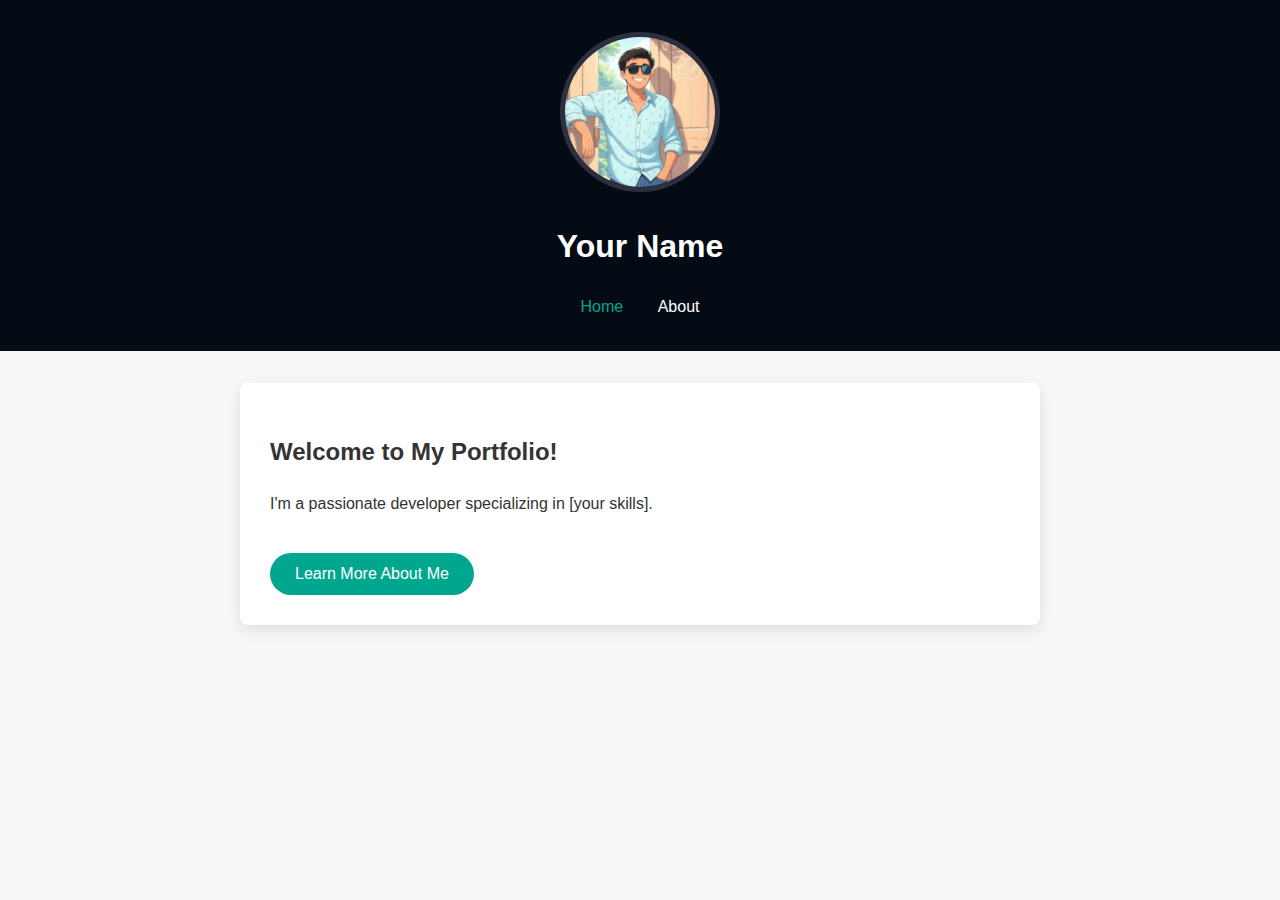
==== index.html @ 534c322a "two page website" ====
<!DOCTYPE html>
<html lang="en">
  <head>
    <meta charset="UTF-8" />
    <meta name="viewport" content="width=device-width, initial-scale=1.0" />
    <title>Your Name - Home</title>
    <link rel="stylesheet" href="style.css" />
  </head>
  <body>
    <header>
      <img src="images/my.jpg" alt="Your Name" class="profile-img" />
      <h1>Your Name</h1>
      <nav>
        <a href="index.html" class="active">Home</a>
        <a href="about.html">About</a>
      </nav>
    </header>
    <main>
      <section class="intro">
        <h2>Welcome to My Portfolio!</h2>
        <p>I'm a passionate developer specializing in [your skills].</p>
        <button onclick="window.location.href='about.html'" class="cta-button">
          Learn More About Me
        </button>
      </section>
    </main>
  </body>
</html>
---- style.css ----
/* Global Styles */
body {
    font-family: 'Poppins', sans-serif;
    margin: 0;
    padding: 0;
    background-color: #f7f7f7;
    color: #333;
    line-height: 1.6;
}

header {
    background-color: #040b14;
    color: white;
    text-align: center;
    padding: 2rem 0;
}

.profile-img {
    width: 150px;
    height: 150px;
    border-radius: 50%;
    border: 5px solid #2c2f3f;
    object-fit: cover;
}

nav {
    margin-top: 1rem;
}

nav a {
    color: white;
    text-decoration: none;
    margin: 0 15px;
    font-weight: 500;
    transition: color 0.3s;
}

nav a:hover, nav a.active {
    color: #00a78e;
}

main {
    max-width: 800px;
    margin: 2rem auto;
    padding: 0 20px;
}

/* Button Styles */
.cta-button {
    background-color: #00a78e;
    color: white;
    border: none;
    padding: 12px 25px;
    font-size: 16px;
    border-radius: 50px;
    cursor: pointer;
    transition: all 0.3s;
    margin-top: 20px;
    display: inline-block;
}

.cta-button:hover {
    background-color: #008c7a;
    transform: translateY(-3px);
    box-shadow: 0 5px 15px rgba(0, 0, 0, 0.1);
}

/* Section Styles */
.intro, .about-section {
    background: white;
    padding: 30px;
    border-radius: 8px;
    box-shadow: 0 5px 15px rgba(0, 0, 0, 0.1);
}

.about-section p {
    margin: 10px 0;
    font-size: 16px;
}

.about-section strong {
    color: #00a78e;
    font-weight: 600;
}
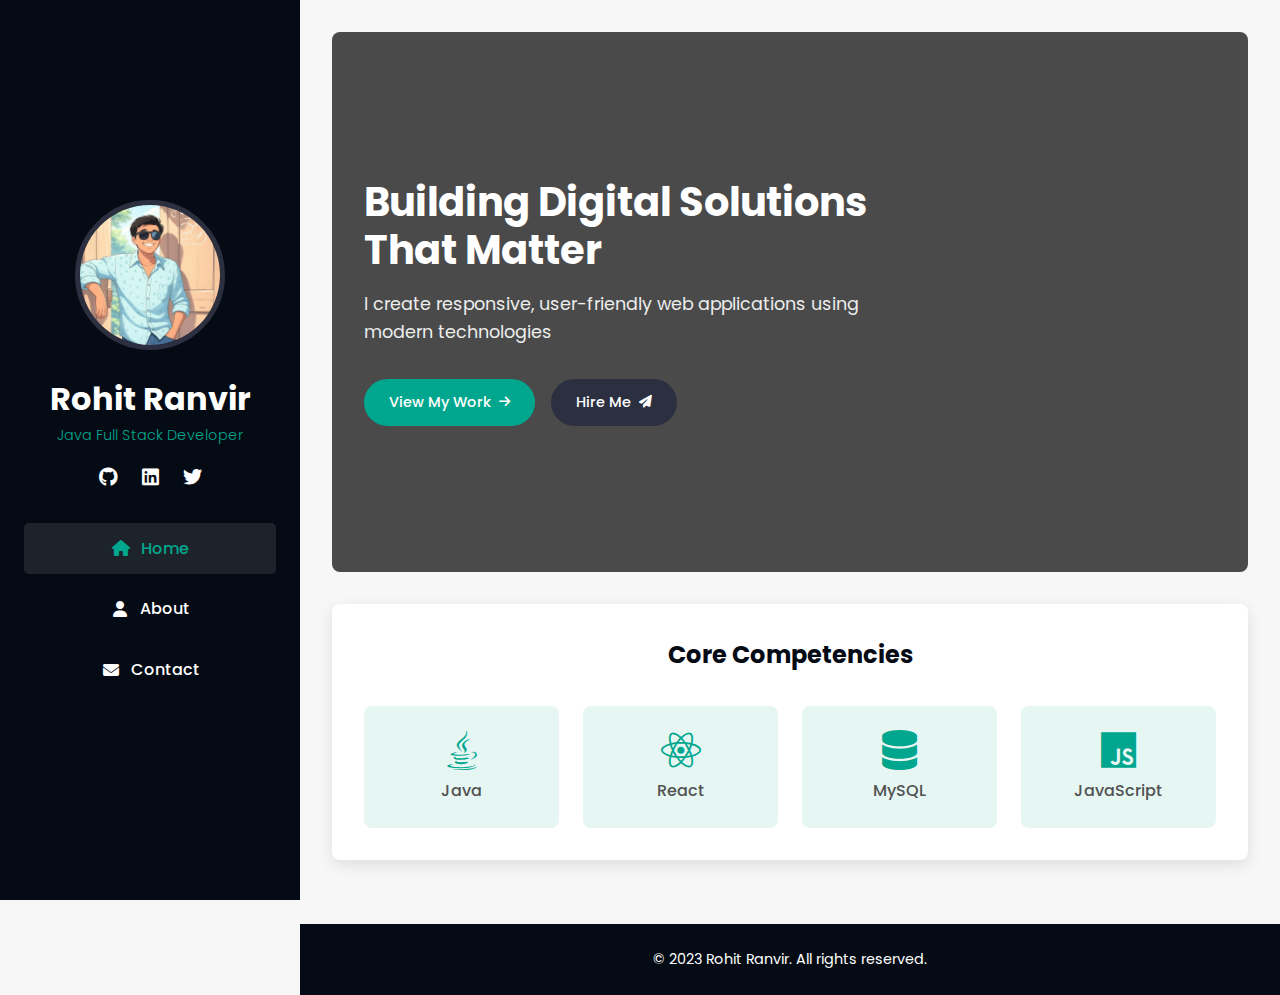
==== commit 997e1656: "contact and thank you page addes" ====
--- a/index.html
+++ b/index.html
@@ -3,26 +3,78 @@
   <head>
     <meta charset="UTF-8" />
     <meta name="viewport" content="width=device-width, initial-scale=1.0" />
-    <title>Your Name - Home</title>
+    <title>Rohit Ranvir | Java Full Stack Developer</title>
     <link rel="stylesheet" href="style.css" />
+    <link
+      rel="stylesheet"
+      href="https://cdnjs.cloudflare.com/ajax/libs/font-awesome/6.4.0/css/all.min.css"
+    />
   </head>
   <body>
     <header>
-      <img src="images/my.jpg" alt="Your Name" class="profile-img" />
-      <h1>Your Name</h1>
-      <nav>
-        <a href="index.html" class="active">Home</a>
-        <a href="about.html">About</a>
-      </nav>
+      <div class="header-content">
+        <img src="images/my.jpg" alt="Rohit Ranvir" class="profile-img" />
+        <h1>Rohit Ranvir</h1>
+        <p class="tagline">Java Full Stack Developer</p>
+        <div class="social-links">
+          <a href="#"><i class="fab fa-github"></i></a>
+          <a href="#"><i class="fab fa-linkedin"></i></a>
+          <a href="#"><i class="fab fa-twitter"></i></a>
+        </div>
+        <nav>
+          <a href="index.html" class="active"
+            ><i class="fas fa-home"></i> Home</a
+          >
+          <a href="about.html"><i class="fas fa-user"></i> About</a>
+          <a href="contact.html"><i class="fas fa-envelope"></i> Contact</a>
+        </nav>
+      </div>
     </header>
+
     <main>
-      <section class="intro">
-        <h2>Welcome to My Portfolio!</h2>
-        <p>I'm a passionate developer specializing in [your skills].</p>
-        <button onclick="window.location.href='about.html'" class="cta-button">
-          Learn More About Me
-        </button>
+      <section class="hero">
+        <div class="hero-content">
+          <h2>Building Digital Solutions That Matter</h2>
+          <p>
+            I create responsive, user-friendly web applications using modern
+            technologies
+          </p>
+          <div class="cta-buttons">
+            <a href="about.html" class="cta-button"
+              >View My Work <i class="fas fa-arrow-right"></i
+            ></a>
+            <a href="contact.html" class="cta-button secondary"
+              >Hire Me <i class="fas fa-paper-plane"></i
+            ></a>
+          </div>
+        </div>
+      </section>
+
+      <section class="skills">
+        <h3>Core Competencies</h3>
+        <div class="skills-grid">
+          <div class="skill-item">
+            <i class="fab fa-java"></i>
+            <p>Java</p>
+          </div>
+          <div class="skill-item">
+            <i class="fab fa-react"></i>
+            <p>React</p>
+          </div>
+          <div class="skill-item">
+            <i class="fas fa-database"></i>
+            <p>MySQL</p>
+          </div>
+          <div class="skill-item">
+            <i class="fab fa-js"></i>
+            <p>JavaScript</p>
+          </div>
+        </div>
       </section>
     </main>
+
+    <footer>
+      <p>© 2023 Rohit Ranvir. All rights reserved.</p>
+    </footer>
   </body>
 </html>
--- a/style.css
+++ b/style.css
@@ -1,84 +1,569 @@
-/* Global Styles */
+/* Google Fonts */
+@import url('https://fonts.googleapis.com/css2?family=Poppins:wght@300;400;500;600;700&display=swap');
+
+/* Color Variables */
+:root {
+    --primary: #00a78e;
+    --primary-dark: #008c7a;
+    --secondary: #2c2f3f;
+    --dark: #040b14;
+    --light: #f7f7f7;
+    --gray: #525252;
+    --light-gray: #e0e0e0;
+    --card-bg: #ffffff;
+    --shadow: 0 5px 15px rgba(0, 0, 0, 0.1);
+    --transition: all 0.3s ease;
+}
+
+/* Base Styles */
+* {
+    margin: 0;
+    padding: 0;
+    box-sizing: border-box;
+}
+
 body {
     font-family: 'Poppins', sans-serif;
-    margin: 0;
-    padding: 0;
-    background-color: #f7f7f7;
-    color: #333;
+    background-color: var(--light);
+    color: var(--gray);
     line-height: 1.6;
 }
 
+/* Header Styles */
 header {
-    background-color: #040b14;
-    color: white;
+    background-color: var(--dark);
+    color: white;
+    padding: 2rem 0;
     text-align: center;
-    padding: 2rem 0;
+    position: fixed;
+    width: 300px;
+    height: 100vh;
+    display: flex;
+    flex-direction: column;
+    justify-content: center;
+}
+
+.header-content {
+    padding: 0 1.5rem;
 }
 
 .profile-img {
     width: 150px;
     height: 150px;
     border-radius: 50%;
-    border: 5px solid #2c2f3f;
+    border: 5px solid var(--secondary);
     object-fit: cover;
+    margin: 0 auto 1rem;
+}
+
+.tagline {
+    color: var(--primary);
+    font-weight: 300;
+    margin-bottom: 1rem;
+    font-size: 0.9rem;
+}
+
+.social-links {
+    margin: 1rem 0;
+}
+
+.social-links a {
+    color: white;
+    margin: 0 10px;
+    font-size: 1.2rem;
+    transition: var(--transition);
+}
+
+.social-links a:hover {
+    color: var(--primary);
 }
 
 nav {
-    margin-top: 1rem;
+    display: flex;
+    flex-direction: column;
+    margin-top: 1.5rem;
 }
 
 nav a {
     color: white;
     text-decoration: none;
-    margin: 0 15px;
+    padding: 0.8rem 0;
+    margin: 0.3rem 0;
     font-weight: 500;
-    transition: color 0.3s;
+    transition: var(--transition);
+    display: flex;
+    align-items: center;
+    justify-content: center;
+    border-radius: 5px;
+}
+
+nav a i {
+    margin-right: 10px;
+    width: 20px;
+    text-align: center;
 }
 
 nav a:hover, nav a.active {
-    color: #00a78e;
-}
-
+    color: var(--primary);
+    background-color: rgba(255, 255, 255, 0.1);
+}
+
+/* Main Content */
 main {
-    max-width: 800px;
-    margin: 2rem auto;
-    padding: 0 20px;
+    margin-left: 300px;
+    padding: 2rem;
+    min-height: calc(100vh - 70px);
+}
+
+/* Hero Section */
+.hero {
+    background: linear-gradient(rgba(0, 0, 0, 0.7), rgba(0, 0, 0, 0.7)), 
+                url('../images/bg.jpg') center/cover no-repeat;
+    height: 60vh;
+    display: flex;
+    align-items: center;
+    color: white;
+    border-radius: 8px;
+    margin-bottom: 2rem;
+    position: relative;
+}
+
+.hero-content {
+    padding: 2rem;
+    max-width: 600px;
+    position: relative;
+    z-index: 2;
+}
+
+.hero h2 {
+    font-size: 2.5rem;
+    margin-bottom: 1rem;
+    line-height: 1.2;
+}
+
+.hero p {
+    font-size: 1.1rem;
+    margin-bottom: 2rem;
+    opacity: 0.9;
+}
+
+.cta-buttons {
+    display: flex;
+    gap: 1rem;
+    flex-wrap: wrap;
+}
+
+/* Skills Section */
+.skills {
+    background-color: var(--card-bg);
+    padding: 2rem;
+    border-radius: 8px;
+    box-shadow: var(--shadow);
+    margin-bottom: 2rem;
+}
+
+.skills h3 {
+    text-align: center;
+    margin-bottom: 2rem;
+    color: var(--dark);
+    font-size: 1.5rem;
+}
+
+.skills-grid {
+    display: grid;
+    grid-template-columns: repeat(auto-fit, minmax(100px, 1fr));
+    gap: 1.5rem;
+}
+
+.skill-item {
+    text-align: center;
+    padding: 1.5rem;
+    transition: var(--transition);
+    background-color: rgba(0, 167, 142, 0.1);
+    border-radius: 8px;
+}
+
+.skill-item:hover {
+    transform: translateY(-5px);
+    background-color: rgba(0, 167, 142, 0.2);
+}
+
+.skill-item i {
+    font-size: 2.5rem;
+    color: var(--primary);
+    margin-bottom: 0.5rem;
+}
+
+.skill-item p {
+    font-weight: 500;
+}
+
+/* About Page Styles */
+.about-details {
+    background-color: var(--card-bg);
+    padding: 2rem;
+    border-radius: 8px;
+    box-shadow: var(--shadow);
+}
+
+.bio {
+    margin-bottom: 2rem;
+}
+
+.bio h2 {
+    color: var(--dark);
+    margin-bottom: 1rem;
+    font-size: 1.8rem;
+}
+
+.bio p {
+    line-height: 1.7;
+}
+
+.details-grid {
+    display: grid;
+    grid-template-columns: 1fr 1fr;
+    gap: 2rem;
+    margin-bottom: 2rem;
+}
+
+.details-grid h3 {
+    color: var(--dark);
+    margin-bottom: 1rem;
+    display: flex;
+    align-items: center;
+    font-size: 1.3rem;
+}
+
+.details-grid h3 i {
+    margin-right: 10px;
+    color: var(--primary);
+}
+
+.details-grid ul {
+    list-style: none;
+}
+
+.details-grid li {
+    margin-bottom: 0.8rem;
+    position: relative;
+    padding-left: 1.5rem;
+    line-height: 1.6;
+}
+
+.details-grid li:before {
+    content: "•";
+    color: var(--primary);
+    position: absolute;
+    left: 0;
+    font-weight: bold;
+}
+
+.certifications {
+    margin-bottom: 2rem;
+}
+
+.certifications h3 {
+    color: var(--dark);
+    margin-bottom: 1.5rem;
+    display: flex;
+    align-items: center;
+    font-size: 1.3rem;
+}
+
+.certifications h3 i {
+    margin-right: 10px;
+    color: var(--primary);
+}
+
+.certs-grid {
+    display: grid;
+    grid-template-columns: repeat(auto-fit, minmax(250px, 1fr));
+    gap: 1.5rem;
+}
+
+.cert-item {
+    background-color: rgba(0, 167, 142, 0.1);
+    padding: 1.5rem;
+    border-radius: 8px;
+    border-left: 4px solid var(--primary);
+    transition: var(--transition);
+}
+
+.cert-item:hover {
+    transform: translateY(-3px);
+    box-shadow: var(--shadow);
+}
+
+.cert-item h4 {
+    color: var(--dark);
+    margin-bottom: 0.5rem;
+    font-size: 1.1rem;
+}
+
+.cert-item p {
+    margin-bottom: 0.5rem;
+    font-size: 0.9rem;
+    color: var(--gray);
+}
+
+.view-cert {
+    display: inline-block;
+    color: var(--primary);
+    text-decoration: none;
+    font-size: 0.8rem;
+    margin-top: 0.5rem;
+    transition: var(--transition);
+}
+
+.view-cert:hover {
+    text-decoration: underline;
+}
+
+.action-buttons {
+    display: flex;
+    gap: 1rem;
+    margin-top: 2rem;
+    flex-wrap: wrap;
+}
+
+/* Contact Page Styles */
+.contact-section {
+    background-color: var(--card-bg);
+    padding: 2rem;
+    border-radius: 8px;
+    box-shadow: var(--shadow);
+}
+
+.contact-section h2 {
+    color: var(--dark);
+    margin-bottom: 1rem;
+    font-size: 1.8rem;
+}
+
+.contact-section p {
+    margin-bottom: 2rem;
+    line-height: 1.7;
+}
+
+.contact-container {
+    display: grid;
+    grid-template-columns: 1fr 2fr;
+    gap: 2rem;
+}
+
+.contact-info {
+    display: flex;
+    flex-direction: column;
+    gap: 1.5rem;
+}
+
+.info-item {
+    display: flex;
+    gap: 1rem;
+    align-items: flex-start;
+}
+
+.info-item i {
+    font-size: 1.2rem;
+    color: var(--primary);
+    margin-top: 3px;
+}
+
+.info-item h3 {
+    color: var(--dark);
+    margin-bottom: 0.3rem;
+    font-size: 1.1rem;
+}
+
+.info-item p {
+    color: var(--gray);
+    font-size: 0.9rem;
+}
+
+.contact-form {
+    display: flex;
+    flex-direction: column;
+    gap: 1rem;
+}
+
+.contact-form input,
+.contact-form textarea {
+    padding: 0.8rem 1rem;
+    border: 1px solid var(--light-gray);
+    border-radius: 5px;
+    font-family: 'Poppins', sans-serif;
+    font-size: 0.9rem;
+    transition: var(--transition);
+}
+
+.contact-form input:focus,
+.contact-form textarea:focus {
+    outline: none;
+    border-color: var(--primary);
+    box-shadow: 0 0 0 2px rgba(0, 167, 142, 0.2);
+}
+
+.contact-form textarea {
+    resize: vertical;
+    min-height: 150px;
 }
 
 /* Button Styles */
 .cta-button {
-    background-color: #00a78e;
-    color: white;
+    display: inline-flex;
+    align-items: center;
+    background-color: var(--primary);
+    color: white;
+    padding: 12px 25px;
+    border-radius: 50px;
+    text-decoration: none;
+    font-weight: 500;
+    transition: var(--transition);
     border: none;
-    padding: 12px 25px;
-    font-size: 16px;
-    border-radius: 50px;
     cursor: pointer;
-    transition: all 0.3s;
-    margin-top: 20px;
-    display: inline-block;
+    font-size: 0.9rem;
+}
+
+.cta-button i {
+    margin-left: 8px;
+    font-size: 0.8rem;
 }
 
 .cta-button:hover {
-    background-color: #008c7a;
+    background-color: var(--primary-dark);
     transform: translateY(-3px);
-    box-shadow: 0 5px 15px rgba(0, 0, 0, 0.1);
-}
-
-/* Section Styles */
-.intro, .about-section {
-    background: white;
-    padding: 30px;
-    border-radius: 8px;
-    box-shadow: 0 5px 15px rgba(0, 0, 0, 0.1);
-}
-
-.about-section p {
-    margin: 10px 0;
-    font-size: 16px;
-}
-
-.about-section strong {
-    color: #00a78e;
-    font-weight: 600;
+    box-shadow: 0 5px 15px rgba(0, 0, 0, 0.2);
+}
+
+.cta-button.secondary {
+    background-color: var(--secondary);
+}
+
+.cta-button.secondary:hover {
+    background-color: #232634;
+}
+
+/* Footer */
+footer {
+    background-color: var(--dark);
+    color: white;
+    text-align: center;
+    padding: 1.5rem;
+    margin-left: 300px;
+    font-size: 0.9rem;
+}
+
+.footer-social {
+    margin-bottom: 1rem;
+}
+
+.footer-social a {
+    color: white;
+    margin: 0 10px;
+    font-size: 1.1rem;
+    transition: var(--transition);
+}
+
+.footer-social a:hover {
+    color: var(--primary);
+}
+
+/* Responsive Design */
+@media (max-width: 992px) {
+    header {
+        width: 100%;
+        height: auto;
+        position: relative;
+        padding: 1.5rem;
+    }
+    
+    main {
+        margin-left: 0;
+    }
+    
+    footer {
+        margin-left: 0;
+    }
+    
+    .details-grid,
+    .contact-container {
+        grid-template-columns: 1fr;
+    }
+    
+    .contact-info {
+        margin-bottom: 2rem;
+    }
+}
+
+@media (max-width: 768px) {
+    .hero {
+        height: auto;
+        padding: 4rem 0;
+    }
+    
+    .hero h2 {
+        font-size: 2rem;
+    }
+    
+    .hero-content {
+        padding: 1.5rem;
+    }
+    
+    .cta-buttons {
+        flex-direction: column;
+    }
+    
+    .cta-button {
+        width: 100%;
+        text-align: center;
+        justify-content: center;
+    }
+}
+
+@media (max-width: 480px) {
+    .skills-grid {
+        grid-template-columns: repeat(2, 1fr);
+    }
+    
+    nav a {
+        padding: 0.6rem 0;
+        font-size: 0.9rem;
+    }
+    
+    .profile-img {
+        width: 120px;
+        height: 120px;
+    }
+}
+/* Thank You Page Styles */
+.thank-you-section {
+    display: flex;
+    justify-content: center;
+    align-items: center;
+    min-height: 70vh;
+    text-align: center;
+    padding: 2rem;
+}
+
+.thank-you-content {
+    max-width: 600px;
+    margin: 0 auto;
+}
+
+.thank-you-icon {
+    font-size: 5rem;
+    color: #4CAF50;
+    margin-bottom: 1.5rem;
+}
+
+.thank-you-section h2 {
+    font-size: 2.5rem;
+    margin-bottom: 1rem;
+}
+
+.thank-you-section p {
+    font-size: 1.2rem;
+    margin-bottom: 2rem;
+    color: #666;
 }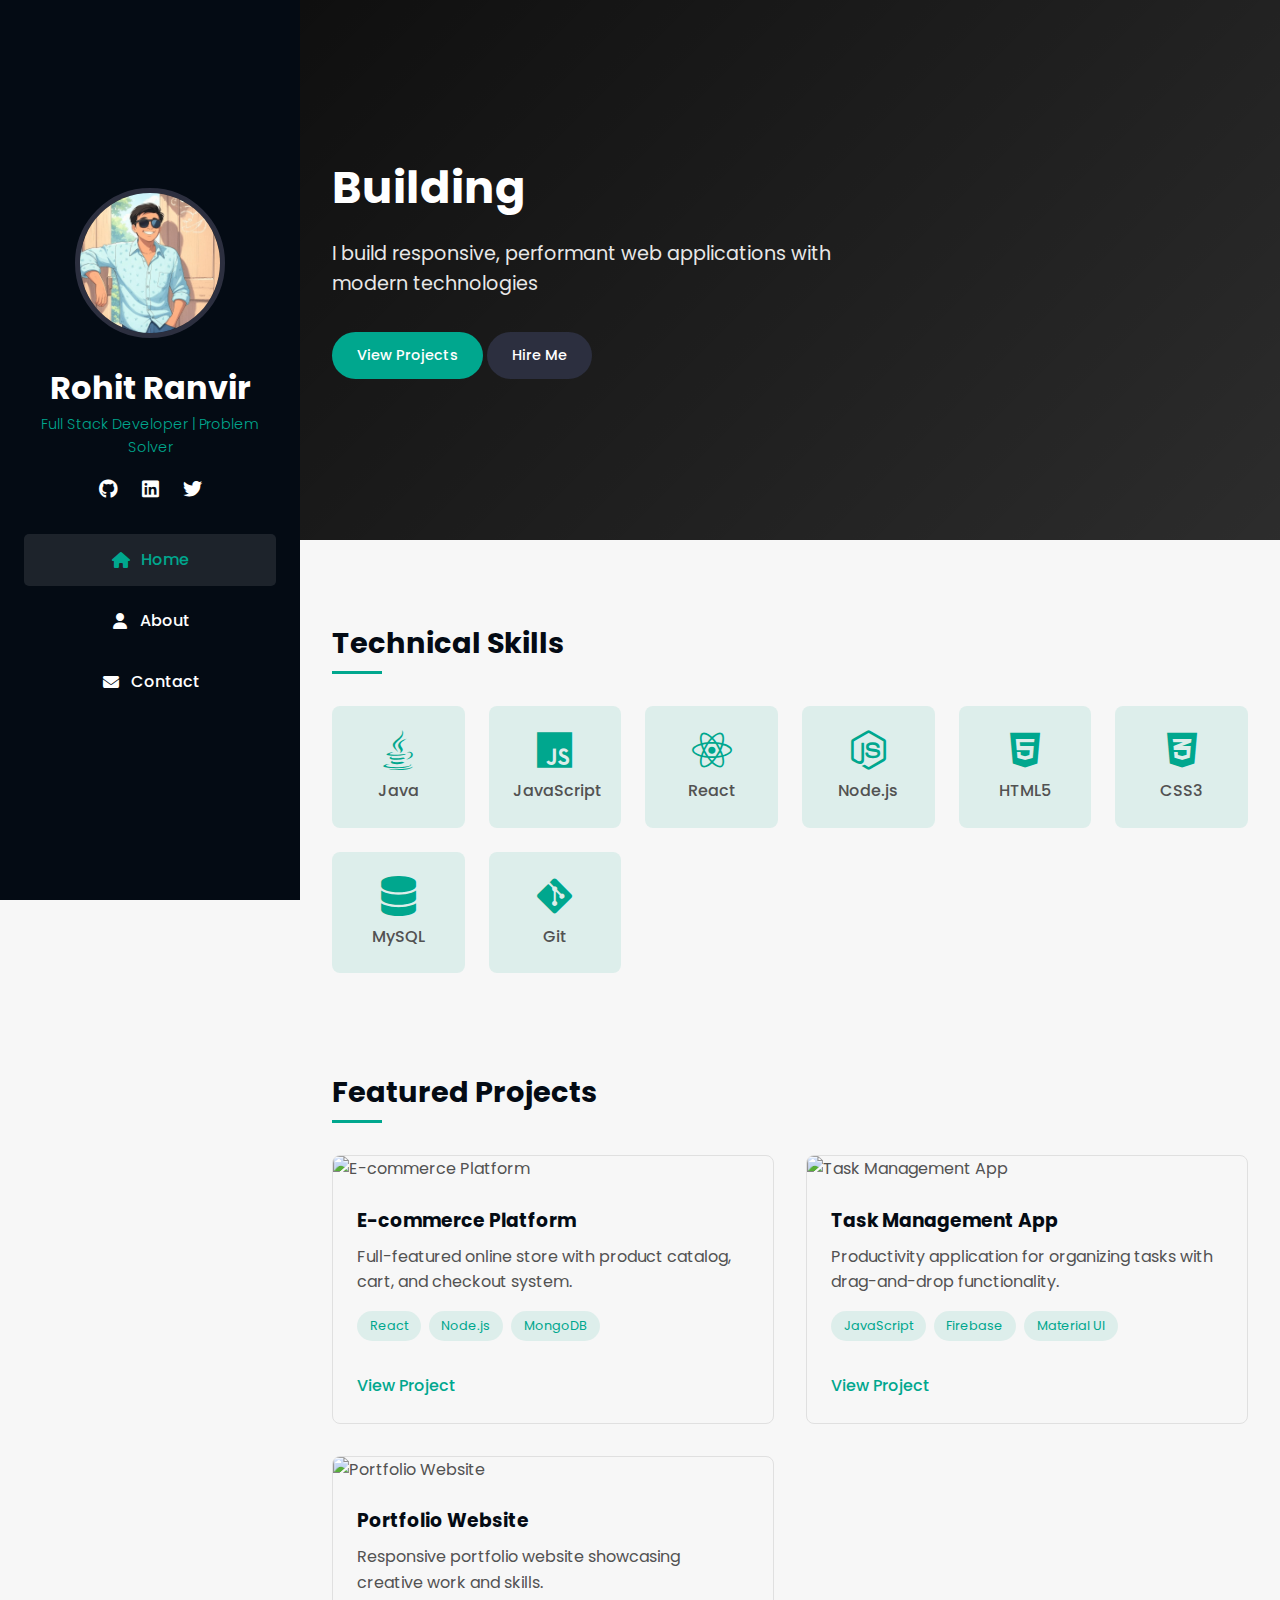
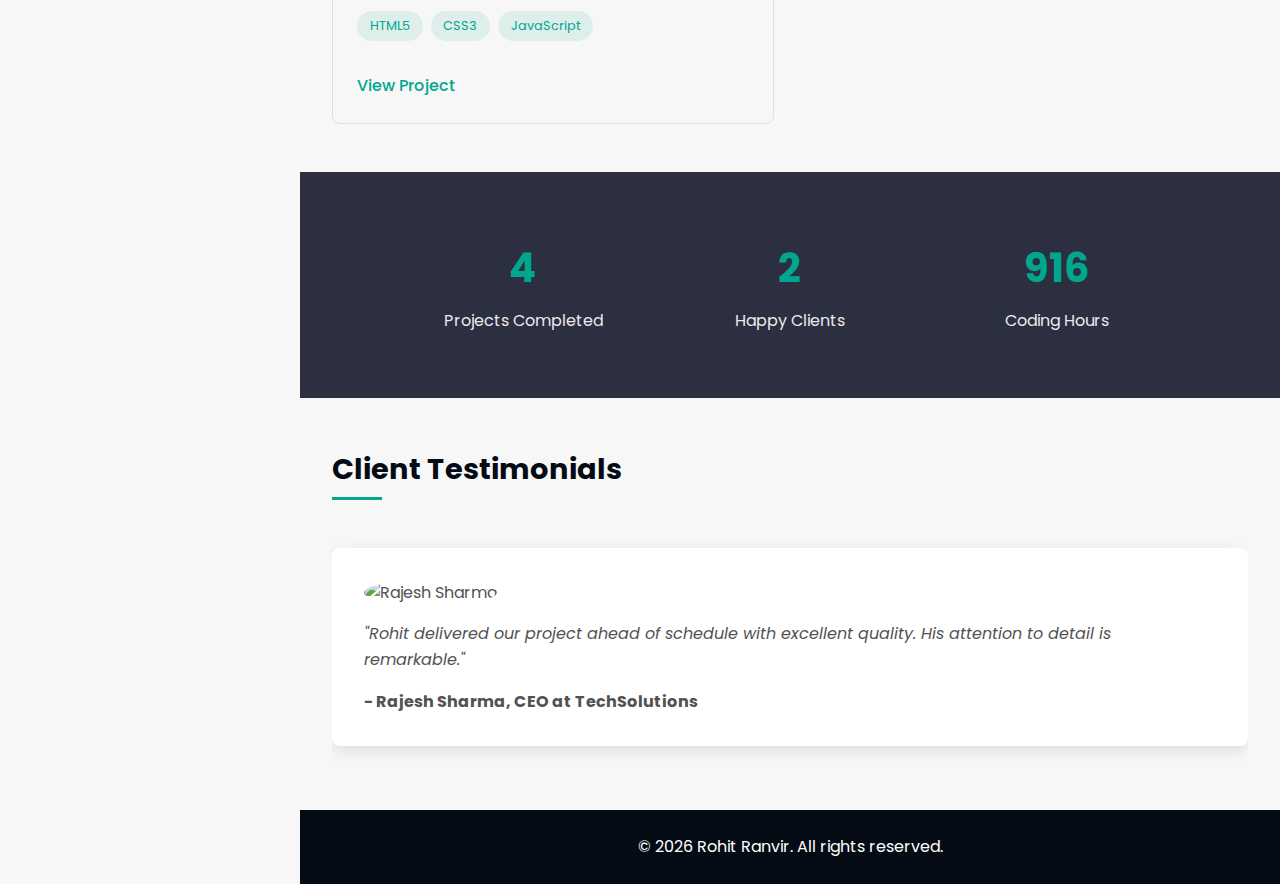
==== commit 3da85913: "Script file Added" ====
--- a/index.html
+++ b/index.html
@@ -3,7 +3,7 @@
   <head>
     <meta charset="UTF-8" />
     <meta name="viewport" content="width=device-width, initial-scale=1.0" />
-    <title>Rohit Ranvir | Java Full Stack Developer</title>
+    <title>Rohit Ranvir | Full Stack Developer</title>
     <link rel="stylesheet" href="style.css" />
     <link
       rel="stylesheet"
@@ -15,11 +15,11 @@
       <div class="header-content">
         <img src="images/my.jpg" alt="Rohit Ranvir" class="profile-img" />
         <h1>Rohit Ranvir</h1>
-        <p class="tagline">Java Full Stack Developer</p>
+        <p class="tagline">Full Stack Developer | Problem Solver</p>
         <div class="social-links">
-          <a href="#"><i class="fab fa-github"></i></a>
-          <a href="#"><i class="fab fa-linkedin"></i></a>
-          <a href="#"><i class="fab fa-twitter"></i></a>
+          <a href="#" id="github-link"><i class="fab fa-github"></i></a>
+          <a href="#" id="linkedin-link"><i class="fab fa-linkedin"></i></a>
+          <a href="#" id="twitter-link"><i class="fab fa-twitter"></i></a>
         </div>
         <nav>
           <a href="index.html" class="active"
@@ -32,49 +32,72 @@
     </header>
 
     <main>
+      <!-- Hero Section -->
       <section class="hero">
         <div class="hero-content">
-          <h2>Building Digital Solutions That Matter</h2>
-          <p>
-            I create responsive, user-friendly web applications using modern
+          <h2 id="typing-text"></h2>
+          <p class="hero-description">
+            I build responsive, performant web applications with modern
             technologies
           </p>
           <div class="cta-buttons">
-            <a href="about.html" class="cta-button"
-              >View My Work <i class="fas fa-arrow-right"></i
-            ></a>
-            <a href="contact.html" class="cta-button secondary"
-              >Hire Me <i class="fas fa-paper-plane"></i
-            ></a>
+            <a href="#projects" class="cta-button">View Projects</a>
+            <a href="contact.html" class="cta-button secondary">Hire Me</a>
           </div>
         </div>
       </section>
 
-      <section class="skills">
-        <h3>Core Competencies</h3>
-        <div class="skills-grid">
-          <div class="skill-item">
-            <i class="fab fa-java"></i>
-            <p>Java</p>
+      <!-- Skills Section -->
+      <section class="skills section-padding">
+        <h3 class="section-heading">Technical Skills</h3>
+        <div class="skills-grid" id="skills-container">
+          <!-- Skills loaded dynamically -->
+        </div>
+      </section>
+
+      <!-- Projects Section -->
+      <section class="projects section-padding" id="projects">
+        <h3 class="section-heading">Featured Projects</h3>
+        <div class="projects-grid" id="projects-container">
+          <!-- Projects loaded dynamically -->
+        </div>
+      </section>
+
+      <!-- Statistics Section -->
+      <section class="stats section-padding">
+        <div class="stats-grid">
+          <div class="stat-item">
+            <span class="stat-number" id="projects-completed">0</span>
+            <span class="stat-label">Projects Completed</span>
           </div>
-          <div class="skill-item">
-            <i class="fab fa-react"></i>
-            <p>React</p>
+          <div class="stat-item">
+            <span class="stat-number" id="happy-clients">0</span>
+            <span class="stat-label">Happy Clients</span>
           </div>
-          <div class="skill-item">
-            <i class="fas fa-database"></i>
-            <p>MySQL</p>
+          <div class="stat-item">
+            <span class="stat-number" id="coding-hours">0</span>
+            <span class="stat-label">Coding Hours</span>
           </div>
-          <div class="skill-item">
-            <i class="fab fa-js"></i>
-            <p>JavaScript</p>
-          </div>
+        </div>
+      </section>
+
+      <!-- Testimonials Section -->
+      <section class="testimonials section-padding">
+        <h3 class="section-heading">Client Testimonials</h3>
+        <div class="testimonial-slider" id="testimonial-slider">
+          <!-- Testimonials loaded dynamically -->
         </div>
       </section>
     </main>
 
     <footer>
-      <p>© 2023 Rohit Ranvir. All rights reserved.</p>
+      <div class="footer-content">
+        <p>
+          © <span id="current-year"></span> Rohit Ranvir. All rights reserved.
+        </p>
+      </div>
     </footer>
+
+    <script src="script.js"></script>
   </body>
 </html>
--- a/style.css
+++ b/style.css
@@ -111,21 +111,33 @@
 /* Main Content */
 main {
     margin-left: 300px;
-    padding: 2rem;
     min-height: calc(100vh - 70px);
+}
+
+.section-padding {
+    padding: 3rem 2rem;
 }
 
 /* Hero Section */
 .hero {
     background: linear-gradient(rgba(0, 0, 0, 0.7), rgba(0, 0, 0, 0.7)), 
-                url('../images/bg.jpg') center/cover no-repeat;
+                url('images/bg.jpg') center/cover no-repeat;
     height: 60vh;
     display: flex;
     align-items: center;
     color: white;
-    border-radius: 8px;
     margin-bottom: 2rem;
     position: relative;
+}
+
+.hero:after {
+    content: '';
+    position: absolute;
+    top: 0;
+    left: 0;
+    width: 100%;
+    height: 100%;
+    background: linear-gradient(135deg, rgba(0,0,0,0.8) 0%, rgba(0,0,0,0.4) 100%);
 }
 
 .hero-content {
@@ -136,220 +148,326 @@
 }
 
 .hero h2 {
-    font-size: 2.5rem;
-    margin-bottom: 1rem;
+    font-size: 2.8rem;
+    margin-bottom: 1.5rem;
     line-height: 1.2;
 }
 
-.hero p {
-    font-size: 1.1rem;
+.hero-description {
+    font-size: 1.2rem;
     margin-bottom: 2rem;
     opacity: 0.9;
-}
-
-.cta-buttons {
-    display: flex;
-    gap: 1rem;
+    max-width: 600px;
+}
+
+/* Section Headings */
+.section-heading {
+    position: relative;
+    margin-bottom: 2rem;
+    padding-bottom: 0.5rem;
+    color: var(--dark);
+    font-size: 1.8rem;
+}
+
+.section-heading:after {
+    content: '';
+    position: absolute;
+    left: 0;
+    bottom: 0;
+    width: 50px;
+    height: 3px;
+    background: var(--primary);
+}
+
+.section-subtitle {
+    margin-bottom: 2rem;
+    color: var(--gray);
+}
+
+/* Skills Section */
+.skills-grid {
+    display: grid;
+    grid-template-columns: repeat(auto-fit, minmax(120px, 1fr));
+    gap: 1.5rem;
+}
+
+.skill-item {
+    text-align: center;
+    padding: 1.5rem;
+    transition: var(--transition);
+    background-color: rgba(0, 167, 142, 0.1);
+    border-radius: 8px;
+}
+
+.skill-item:hover {
+    transform: translateY(-5px);
+    background-color: rgba(0, 167, 142, 0.2);
+}
+
+.skill-item i {
+    font-size: 2.5rem;
+    color: var(--primary);
+    margin-bottom: 0.5rem;
+}
+
+.skill-item p {
+    font-weight: 500;
+}
+
+/* Projects Section */
+.projects-grid {
+    display: grid;
+    grid-template-columns: repeat(auto-fill, minmax(300px, 1fr));
+    gap: 2rem;
+}
+
+.project-card {
+    border: 1px solid var(--light-gray);
+    border-radius: 8px;
+    overflow: hidden;
+    transition: var(--transition);
+}
+
+.project-card:hover {
+    transform: translateY(-5px);
+    box-shadow: 0 10px 20px rgba(0, 0, 0, 0.1);
+}
+
+.project-card img {
+    width: 100%;
+    height: 200px;
+    object-fit: cover;
+}
+
+.project-card-content {
+    padding: 1.5rem;
+}
+
+.project-card h3 {
+    margin-bottom: 0.5rem;
+    color: var(--dark);
+}
+
+.project-tech {
+    display: flex;
     flex-wrap: wrap;
-}
-
-/* Skills Section */
-.skills {
-    background-color: var(--card-bg);
+    gap: 0.5rem;
+    margin: 1rem 0;
+}
+
+.project-tech span {
+    background: rgba(0, 167, 142, 0.1);
+    color: var(--primary);
+    padding: 0.3rem 0.8rem;
+    border-radius: 20px;
+    font-size: 0.8rem;
+}
+
+.project-link {
+    display: inline-block;
+    margin-top: 1rem;
+    color: var(--primary);
+    font-weight: 500;
+    text-decoration: none;
+    transition: var(--transition);
+}
+
+.project-link:hover {
+    color: var(--primary-dark);
+    text-decoration: underline;
+}
+
+/* Statistics Section */
+.stats {
+    background-color: var(--secondary);
+    color: white;
+    text-align: center;
+    padding: 3rem 0;
+}
+
+.stats-grid {
+    display: grid;
+    grid-template-columns: repeat(3, 1fr);
+    max-width: 800px;
+    margin: 0 auto;
+}
+
+.stat-item {
+    padding: 1rem;
+}
+
+.stat-number {
+    font-size: 2.5rem;
+    font-weight: bold;
+    display: block;
+    margin-bottom: 0.5rem;
+    color: var(--primary);
+}
+
+.stat-label {
+    font-size: 1rem;
+    opacity: 0.9;
+}
+
+/* Testimonials Section */
+.testimonial-slider {
+    display: flex;
+    overflow-x: auto;
+    scroll-snap-type: x mandatory;
+    gap: 2rem;
+    padding: 1rem 0;
+    scrollbar-width: none;
+}
+
+.testimonial-slider::-webkit-scrollbar {
+    display: none;
+}
+
+.testimonial {
+    min-width: 100%;
+    scroll-snap-align: start;
+    background-color: white;
     padding: 2rem;
     border-radius: 8px;
     box-shadow: var(--shadow);
-    margin-bottom: 2rem;
-}
-
-.skills h3 {
-    text-align: center;
-    margin-bottom: 2rem;
-    color: var(--dark);
-    font-size: 1.5rem;
-}
-
-.skills-grid {
-    display: grid;
-    grid-template-columns: repeat(auto-fit, minmax(100px, 1fr));
-    gap: 1.5rem;
-}
-
-.skill-item {
-    text-align: center;
-    padding: 1.5rem;
-    transition: var(--transition);
-    background-color: rgba(0, 167, 142, 0.1);
-    border-radius: 8px;
-}
-
-.skill-item:hover {
-    transform: translateY(-5px);
-    background-color: rgba(0, 167, 142, 0.2);
-}
-
-.skill-item i {
-    font-size: 2.5rem;
-    color: var(--primary);
-    margin-bottom: 0.5rem;
-}
-
-.skill-item p {
-    font-weight: 500;
+}
+
+.client-img {
+    width: 80px;
+    height: 80px;
+    border-radius: 50%;
+    object-fit: cover;
+    margin-bottom: 1rem;
+}
+
+.testimonial-text {
+    font-style: italic;
+    margin-bottom: 1rem;
+}
+
+.client-name {
+    font-weight: bold;
 }
 
 /* About Page Styles */
 .about-details {
-    background-color: var(--card-bg);
-    padding: 2rem;
+    max-width: 900px;
+    margin: 0 auto;
+}
+
+.bio p {
+    line-height: 1.7;
+    margin-bottom: 1rem;
+}
+
+/* Timeline Styles */
+.timeline {
+    position: relative;
+    padding-left: 50px;
+    margin: 2rem 0;
+}
+
+.timeline:before {
+    content: '';
+    position: absolute;
+    left: 20px;
+    top: 0;
+    bottom: 0;
+    width: 2px;
+    background: var(--primary);
+}
+
+.timeline-item {
+    position: relative;
+    margin-bottom: 2rem;
+}
+
+.timeline-year {
+    position: absolute;
+    left: -50px;
+    top: 0;
+    width: 40px;
+    height: 40px;
+    border-radius: 50%;
+    background: var(--primary);
+    color: white;
+    display: flex;
+    align-items: center;
+    justify-content: center;
+    font-weight: bold;
+}
+
+.timeline-content {
+    background: white;
+    padding: 1.5rem;
     border-radius: 8px;
     box-shadow: var(--shadow);
-}
-
-.bio {
-    margin-bottom: 2rem;
-}
-
-.bio h2 {
-    color: var(--dark);
-    margin-bottom: 1rem;
-    font-size: 1.8rem;
-}
-
-.bio p {
-    line-height: 1.7;
-}
-
-.details-grid {
-    display: grid;
-    grid-template-columns: 1fr 1fr;
-    gap: 2rem;
-    margin-bottom: 2rem;
-}
-
-.details-grid h3 {
-    color: var(--dark);
-    margin-bottom: 1rem;
-    display: flex;
-    align-items: center;
-    font-size: 1.3rem;
-}
-
-.details-grid h3 i {
-    margin-right: 10px;
-    color: var(--primary);
-}
-
-.details-grid ul {
-    list-style: none;
-}
-
-.details-grid li {
-    margin-bottom: 0.8rem;
     position: relative;
-    padding-left: 1.5rem;
-    line-height: 1.6;
-}
-
-.details-grid li:before {
-    content: "•";
-    color: var(--primary);
+}
+
+.timeline-content:before {
+    content: '';
     position: absolute;
-    left: 0;
-    font-weight: bold;
-}
-
-.certifications {
-    margin-bottom: 2rem;
-}
-
-.certifications h3 {
-    color: var(--dark);
-    margin-bottom: 1.5rem;
-    display: flex;
-    align-items: center;
-    font-size: 1.3rem;
-}
-
-.certifications h3 i {
-    margin-right: 10px;
-    color: var(--primary);
-}
-
-.certs-grid {
-    display: grid;
-    grid-template-columns: repeat(auto-fit, minmax(250px, 1fr));
-    gap: 1.5rem;
-}
-
-.cert-item {
-    background-color: rgba(0, 167, 142, 0.1);
-    padding: 1.5rem;
-    border-radius: 8px;
-    border-left: 4px solid var(--primary);
-    transition: var(--transition);
-}
-
-.cert-item:hover {
-    transform: translateY(-3px);
-    box-shadow: var(--shadow);
-}
-
-.cert-item h4 {
+    left: -10px;
+    top: 20px;
+    width: 0;
+    height: 0;
+    border-top: 10px solid transparent;
+    border-bottom: 10px solid transparent;
+    border-right: 10px solid white;
+}
+
+.timeline-content h4 {
     color: var(--dark);
     margin-bottom: 0.5rem;
-    font-size: 1.1rem;
-}
-
-.cert-item p {
+}
+
+.timeline-institution {
+    color: var(--primary);
+    font-weight: 500;
     margin-bottom: 0.5rem;
-    font-size: 0.9rem;
+    display: inline-block;
+}
+
+/* Skills Progress Bars */
+.skill-bar {
+    margin-bottom: 1.5rem;
+}
+
+.skill-info {
+    display: flex;
+    justify-content: space-between;
+    margin-bottom: 0.5rem;
+}
+
+.skill-name {
+    font-weight: 500;
+}
+
+.skill-percent {
     color: var(--gray);
 }
 
-.view-cert {
-    display: inline-block;
-    color: var(--primary);
-    text-decoration: none;
-    font-size: 0.8rem;
-    margin-top: 0.5rem;
-    transition: var(--transition);
-}
-
-.view-cert:hover {
-    text-decoration: underline;
-}
-
-.action-buttons {
-    display: flex;
-    gap: 1rem;
-    margin-top: 2rem;
-    flex-wrap: wrap;
+.progress-bar {
+    height: 8px;
+    background: var(--light-gray);
+    border-radius: 4px;
+    overflow: hidden;
+}
+
+.progress {
+    height: 100%;
+    background: var(--primary);
+    border-radius: 4px;
+    width: 0;
 }
 
 /* Contact Page Styles */
-.contact-section {
-    background-color: var(--card-bg);
-    padding: 2rem;
-    border-radius: 8px;
-    box-shadow: var(--shadow);
-}
-
-.contact-section h2 {
-    color: var(--dark);
-    margin-bottom: 1rem;
-    font-size: 1.8rem;
-}
-
-.contact-section p {
-    margin-bottom: 2rem;
-    line-height: 1.7;
-}
-
 .contact-container {
     display: grid;
     grid-template-columns: 1fr 2fr;
-    gap: 2rem;
+    gap: 3rem;
+    margin-top: 2rem;
 }
 
 .contact-info {
@@ -362,38 +480,46 @@
     display: flex;
     gap: 1rem;
     align-items: flex-start;
+    background: white;
+    padding: 1.5rem;
+    border-radius: 8px;
+    box-shadow: var(--shadow);
+    transition: var(--transition);
+}
+
+.info-item:hover {
+    transform: translateY(-5px);
 }
 
 .info-item i {
-    font-size: 1.2rem;
+    font-size: 1.5rem;
     color: var(--primary);
     margin-top: 3px;
 }
 
-.info-item h3 {
+.info-item-content h3 {
     color: var(--dark);
-    margin-bottom: 0.3rem;
-    font-size: 1.1rem;
-}
-
-.info-item p {
-    color: var(--gray);
-    font-size: 0.9rem;
-}
-
+    margin-bottom: 0.5rem;
+}
+
+/* Form Styles */
 .contact-form {
     display: flex;
     flex-direction: column;
-    gap: 1rem;
+    gap: 1.5rem;
+}
+
+.form-group {
+    position: relative;
 }
 
 .contact-form input,
 .contact-form textarea {
-    padding: 0.8rem 1rem;
+    width: 100%;
+    padding: 1rem;
     border: 1px solid var(--light-gray);
     border-radius: 5px;
     font-family: 'Poppins', sans-serif;
-    font-size: 0.9rem;
     transition: var(--transition);
 }
 
@@ -401,18 +527,31 @@
 .contact-form textarea:focus {
     outline: none;
     border-color: var(--primary);
-    box-shadow: 0 0 0 2px rgba(0, 167, 142, 0.2);
+    box-shadow: 0 0 0 3px rgba(0, 167, 142, 0.2);
 }
 
 .contact-form textarea {
+    min-height: 150px;
     resize: vertical;
-    min-height: 150px;
+}
+
+/* Form Validation */
+.error-message {
+    color: #e74c3c;
+    font-size: 0.8rem;
+    margin-top: 5px;
+    display: block;
+}
+
+.is-invalid {
+    border-color: #e74c3c !important;
 }
 
 /* Button Styles */
 .cta-button {
     display: inline-flex;
     align-items: center;
+    justify-content: center;
     background-color: var(--primary);
     color: white;
     padding: 12px 25px;
@@ -444,6 +583,59 @@
     background-color: #232634;
 }
 
+.action-buttons {
+    display: flex;
+    gap: 1rem;
+    margin-top: 2rem;
+    flex-wrap: wrap;
+}
+
+/* Card Styles */
+.card {
+    background: var(--card-bg);
+    border-radius: 8px;
+    box-shadow: var(--shadow);
+    padding: 1.5rem;
+    transition: var(--transition);
+}
+
+.card:hover {
+    transform: translateY(-5px);
+    box-shadow: 0 10px 20px rgba(0, 0, 0, 0.1);
+}
+
+/* Thank You Page */
+.thank-you-section {
+    display: flex;
+    justify-content: center;
+    align-items: center;
+    min-height: 70vh;
+    text-align: center;
+    padding: 2rem;
+}
+
+.thank-you-content {
+    max-width: 600px;
+    margin: 0 auto;
+}
+
+.thank-you-icon {
+    font-size: 5rem;
+    color: #4CAF50;
+    margin-bottom: 1.5rem;
+}
+
+.thank-you-section h2 {
+    font-size: 2.5rem;
+    margin-bottom: 1rem;
+}
+
+.thank-you-section p {
+    font-size: 1.2rem;
+    margin-bottom: 2rem;
+    color: #666;
+}
+
 /* Footer */
 footer {
     background-color: var(--dark);
@@ -451,7 +643,6 @@
     text-align: center;
     padding: 1.5rem;
     margin-left: 300px;
-    font-size: 0.9rem;
 }
 
 .footer-social {
@@ -467,6 +658,31 @@
 
 .footer-social a:hover {
     color: var(--primary);
+}
+
+/* Animations */
+@keyframes fadeIn {
+    from { opacity: 0; }
+    to { opacity: 1; }
+}
+
+@keyframes slideUp {
+    from { 
+        opacity: 0;
+        transform: translateY(20px);
+    }
+    to { 
+        opacity: 1;
+        transform: translateY(0);
+    }
+}
+
+.fade-in {
+    animation: fadeIn 1s ease forwards;
+}
+
+.slide-up {
+    animation: slideUp 0.8s ease forwards;
 }
 
 /* Responsive Design */
@@ -486,13 +702,23 @@
         margin-left: 0;
     }
     
-    .details-grid,
     .contact-container {
         grid-template-columns: 1fr;
     }
     
-    .contact-info {
-        margin-bottom: 2rem;
+    .details-grid {
+        grid-template-columns: 1fr;
+    }
+    
+    .timeline:before {
+        left: 10px;
+    }
+    
+    .timeline-year {
+        left: -30px;
+        width: 30px;
+        height: 30px;
+        font-size: 0.8rem;
     }
 }
 
@@ -506,18 +732,17 @@
         font-size: 2rem;
     }
     
-    .hero-content {
-        padding: 1.5rem;
-    }
-    
-    .cta-buttons {
+    .stats-grid {
+        grid-template-columns: 1fr;
+    }
+    
+    .action-buttons {
         flex-direction: column;
     }
     
     .cta-button {
         width: 100%;
         text-align: center;
-        justify-content: center;
     }
 }
 
@@ -535,35 +760,8 @@
         width: 120px;
         height: 120px;
     }
-}
-/* Thank You Page Styles */
-.thank-you-section {
-    display: flex;
-    justify-content: center;
-    align-items: center;
-    min-height: 70vh;
-    text-align: center;
-    padding: 2rem;
-}
-
-.thank-you-content {
-    max-width: 600px;
-    margin: 0 auto;
-}
-
-.thank-you-icon {
-    font-size: 5rem;
-    color: #4CAF50;
-    margin-bottom: 1.5rem;
-}
-
-.thank-you-section h2 {
-    font-size: 2.5rem;
-    margin-bottom: 1rem;
-}
-
-.thank-you-section p {
-    font-size: 1.2rem;
-    margin-bottom: 2rem;
-    color: #666;
+    
+    .timeline-content:before {
+        display: none;
+    }
 }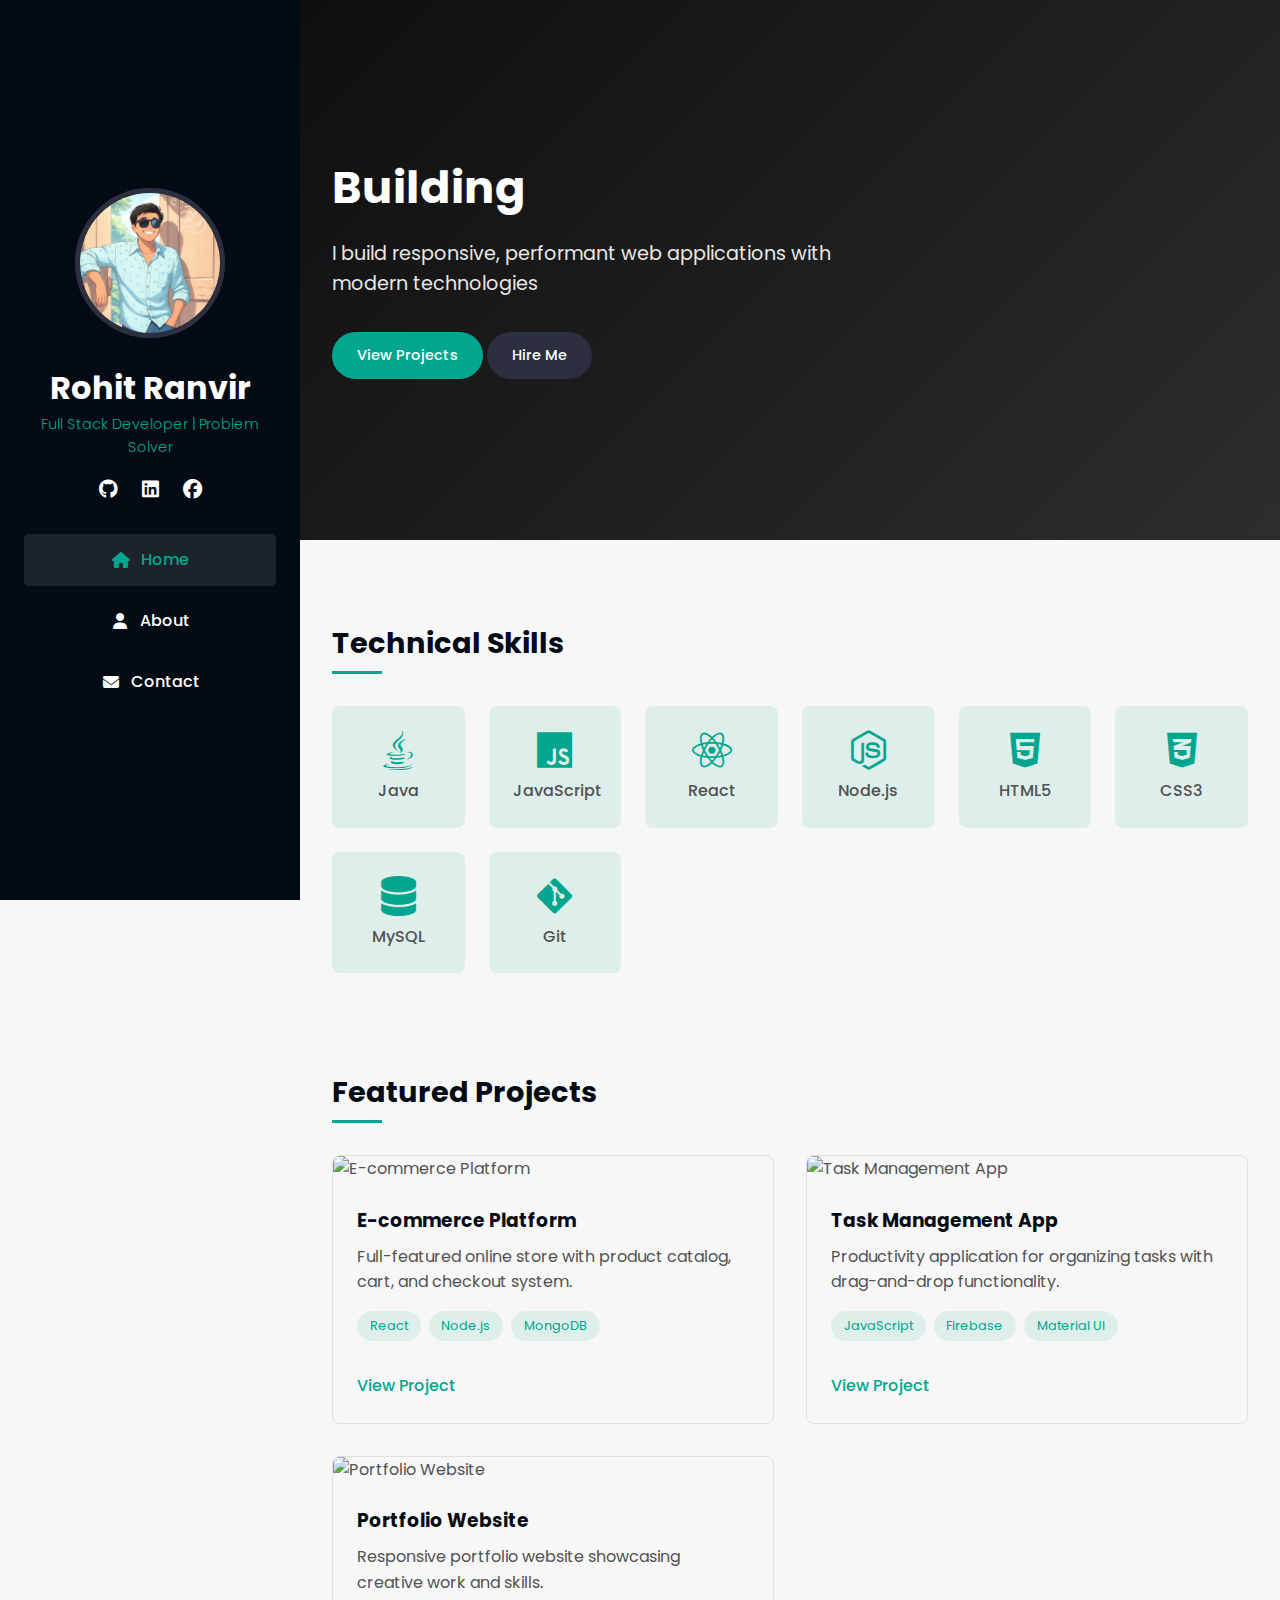
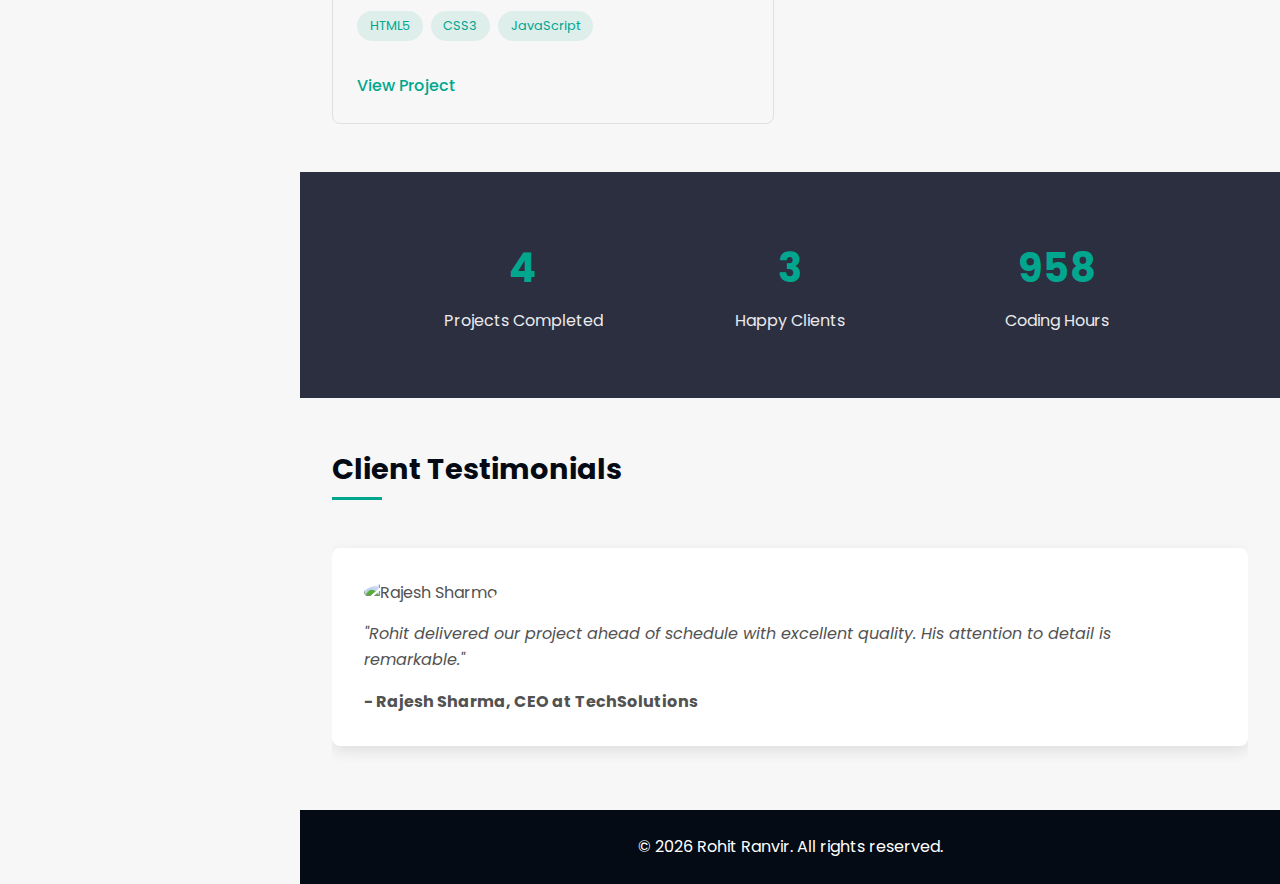
==== commit cd9d0ef4: "social Links added" ====
--- a/index.html
+++ b/index.html
@@ -17,9 +17,15 @@
         <h1>Rohit Ranvir</h1>
         <p class="tagline">Full Stack Developer | Problem Solver</p>
         <div class="social-links">
-          <a href="#" id="github-link"><i class="fab fa-github"></i></a>
-          <a href="#" id="linkedin-link"><i class="fab fa-linkedin"></i></a>
-          <a href="#" id="twitter-link"><i class="fab fa-twitter"></i></a>
+          <a href="https://github.com/rohitranvir" id="github-link"
+            ><i class="fab fa-github"></i
+          ></a>
+          <a href="www.linkedin.com/in/rohit-ranveer" id="linkedin-link"
+            ><i class="fab fa-linkedin"></i
+          ></a>
+          <a href="https://www.facebook.com/share/16CB8f1FF4/" id="twitter-link"
+            ><i class="fab fa-facebook"></i
+          ></a>
         </div>
         <nav>
           <a href="index.html" class="active"
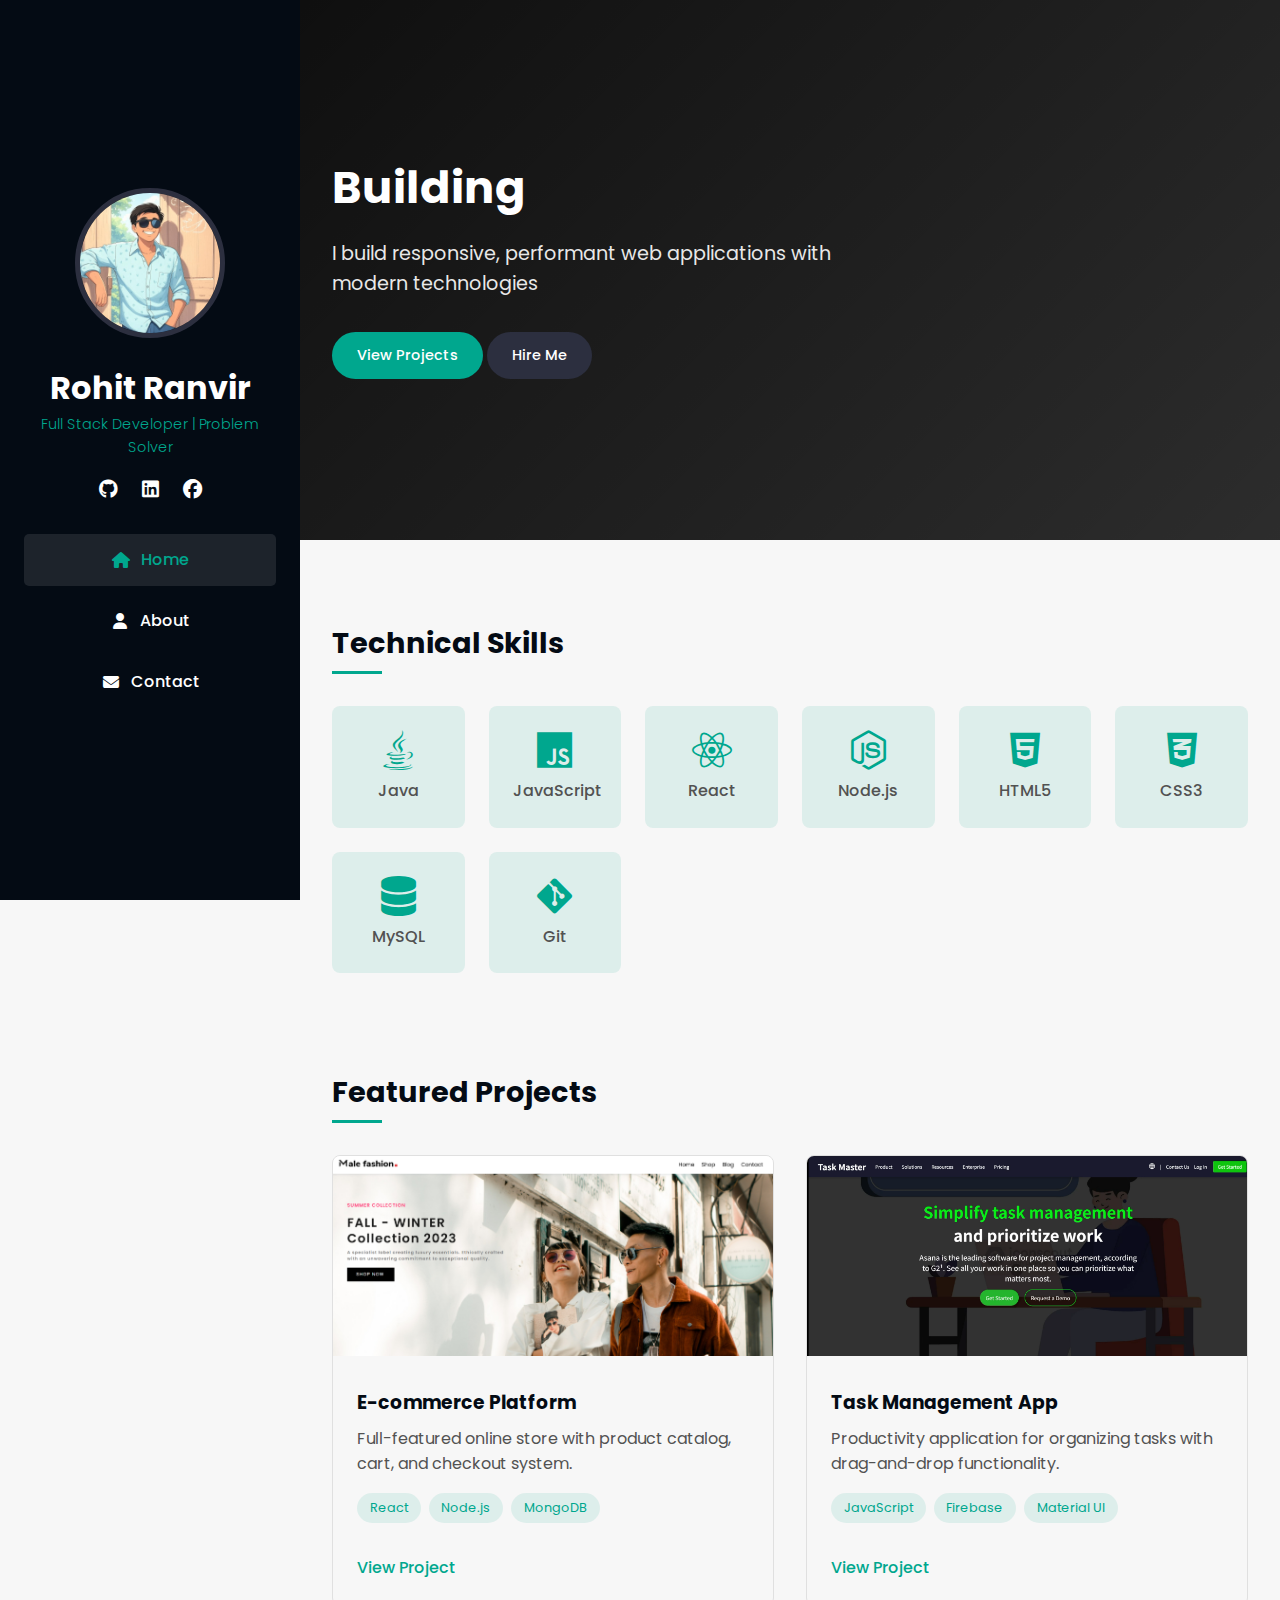
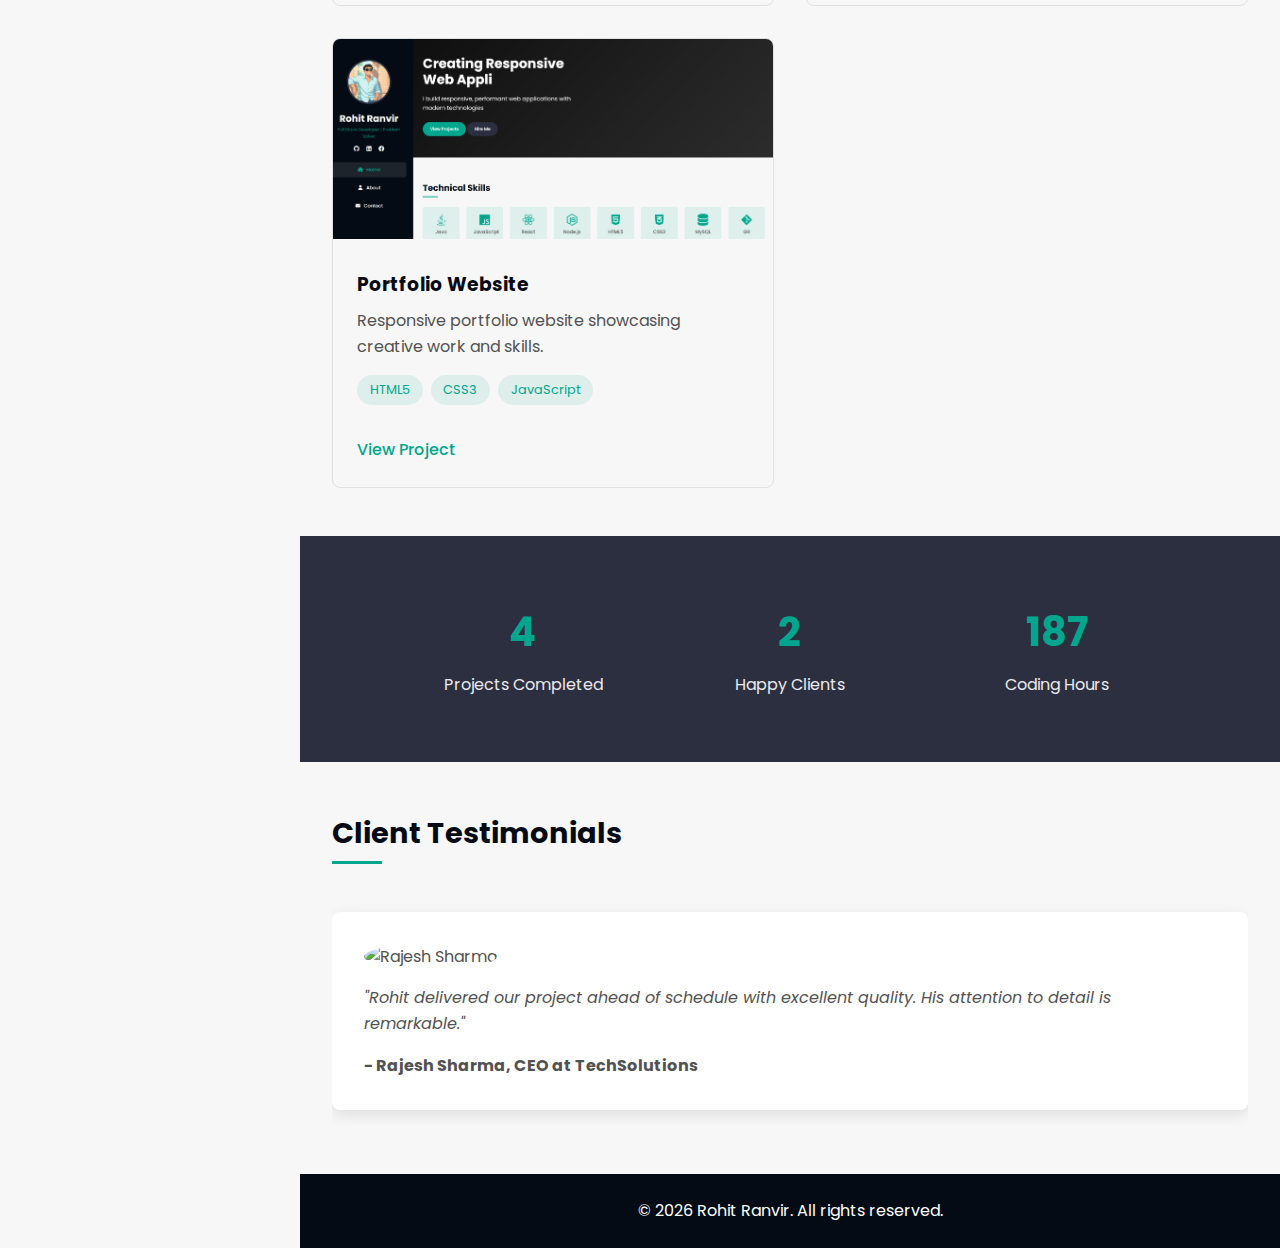
==== commit c9ff1023: "photos added change" ====
--- a/index.html
+++ b/index.html
@@ -20,7 +20,9 @@
           <a href="https://github.com/rohitranvir" id="github-link"
             ><i class="fab fa-github"></i
           ></a>
-          <a href="www.linkedin.com/in/rohit-ranveer" id="linkedin-link"
+          <a
+            href="www.linkedin.com/in/rohit-ranvir-406a6322b"
+            id="linkedin-link"
             ><i class="fab fa-linkedin"></i
           ></a>
           <a href="https://www.facebook.com/share/16CB8f1FF4/" id="twitter-link"
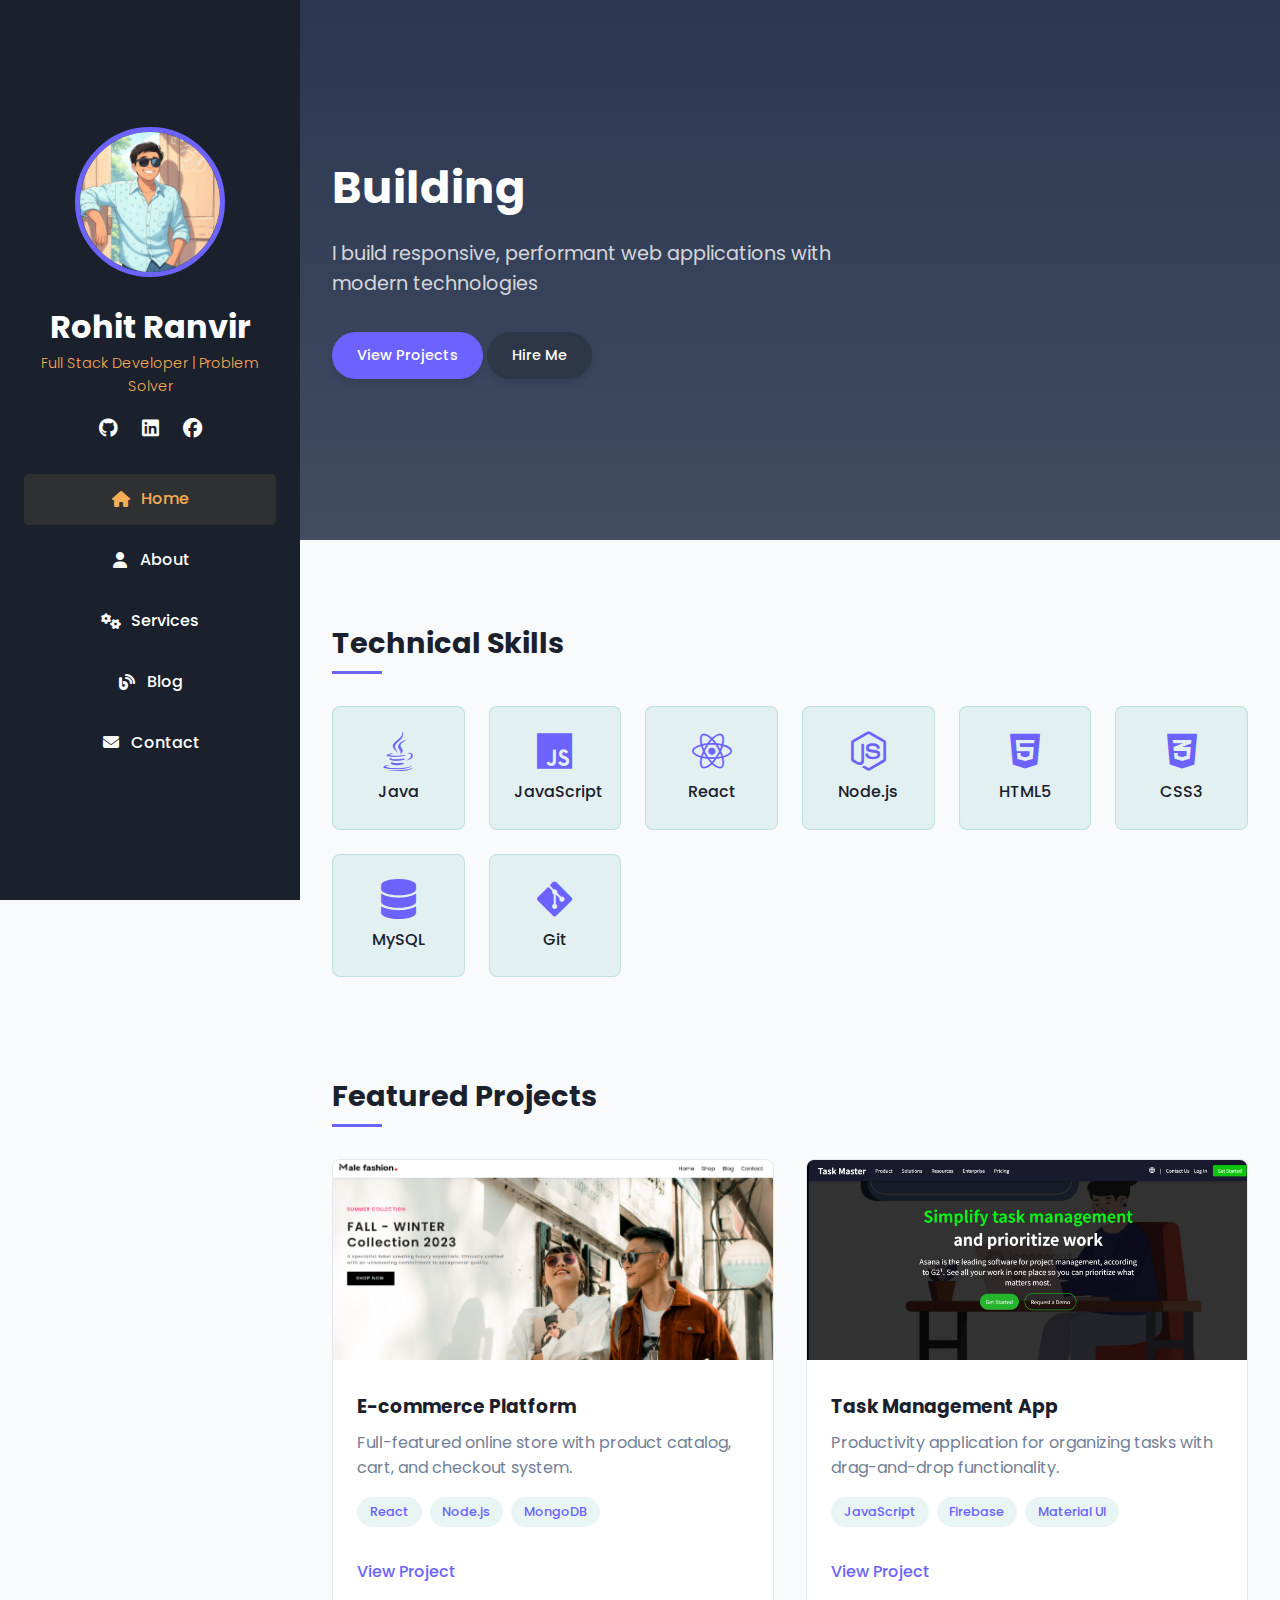
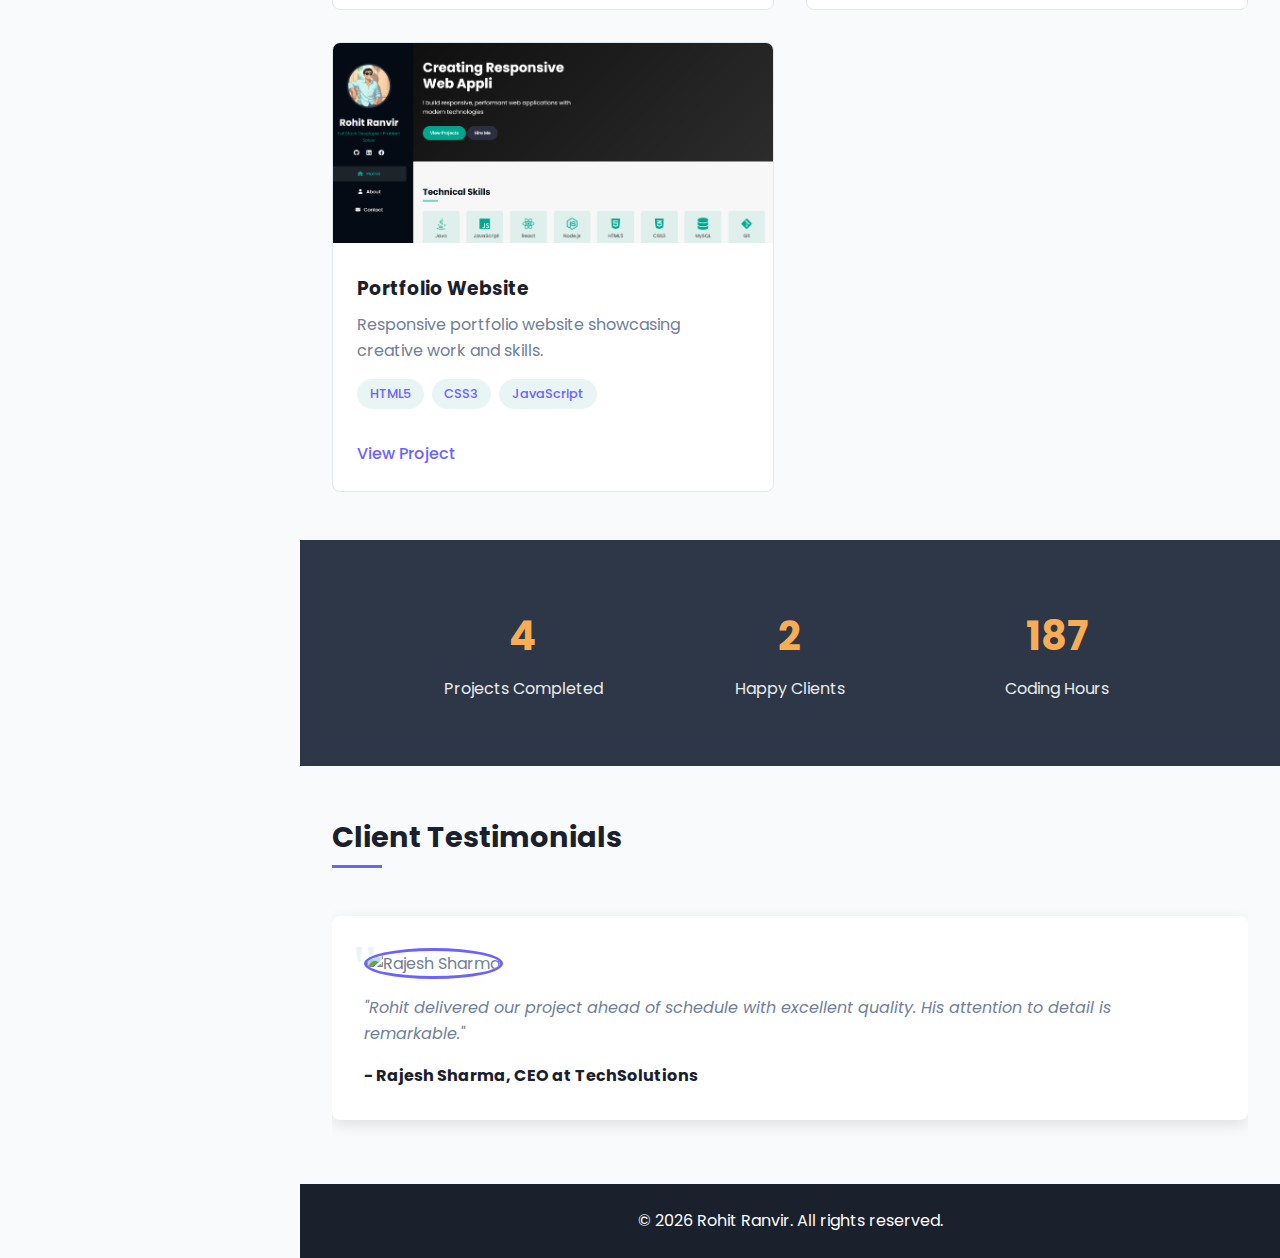
==== commit 0753c2d5: "two more pages added" ====
--- a/index.html
+++ b/index.html
@@ -34,6 +34,8 @@
             ><i class="fas fa-home"></i> Home</a
           >
           <a href="about.html"><i class="fas fa-user"></i> About</a>
+          <a href="services.html"><i class="fas fa-cogs"></i> Services</a>
+          <a href="blog.html"><i class="fas fa-blog"></i> Blog</a>
           <a href="contact.html"><i class="fas fa-envelope"></i> Contact</a>
         </nav>
       </div>
--- a/style.css
+++ b/style.css
@@ -1,20 +1,272 @@
 /* Google Fonts */
 @import url('https://fonts.googleapis.com/css2?family=Poppins:wght@300;400;500;600;700&display=swap');
 
-/* Color Variables */
+/* New Color Variables */
 :root {
-    --primary: #00a78e;
-    --primary-dark: #008c7a;
-    --secondary: #2c2f3f;
-    --dark: #040b14;
-    --light: #f7f7f7;
-    --gray: #525252;
-    --light-gray: #e0e0e0;
-    --card-bg: #ffffff;
+    --primary: #6C63FF; /* Changed to a vibrant purple */
+    --primary-dark: #564FC9;
+    --secondary: #2D3748;
+    --accent: #F6AD55;
+    --dark: #1A202C;
+    --darker: #0F172A; /* New darker shade */
+    --light: #F8FAFC;
+    --lighter: #FFFFFF;
+    --gray: #718096;
+    --light-gray: #E2E8F0;
+    --card-bg: #FFFFFF;
+    --dark-card-bg: #2D3748; /* New dark card background */
     --shadow: 0 5px 15px rgba(0, 0, 0, 0.1);
+    --dark-shadow: 0 5px 15px rgba(0, 0, 0, 0.3); /* Darker shadow */
     --transition: all 0.3s ease;
 }
 
+/* Add these new styles */
+/* Dark Mode Toggle */
+.theme-toggle {
+    position: fixed;
+    bottom: 2rem;
+    right: 2rem;
+    width: 50px;
+    height: 50px;
+    border-radius: 50%;
+    background: var(--primary);
+    color: white;
+    display: flex;
+    align-items: center;
+    justify-content: center;
+    cursor: pointer;
+    z-index: 100;
+    box-shadow: var(--shadow);
+    transition: var(--transition);
+}
+
+.theme-toggle:hover {
+    transform: scale(1.1);
+}
+
+/* Dark Mode Styles */
+body.dark-mode {
+    background-color: var(--darker);
+    color: var(--light);
+}
+
+body.dark-mode .card,
+body.dark-mode .project-card,
+body.dark-mode .timeline-content,
+body.dark-mode .contact-form,
+body.dark-mode .info-item,
+body.dark-mode .testimonial {
+    background-color: var(--dark-card-bg);
+    color: var(--light);
+}
+
+body.dark-mode .section-heading,
+body.dark-mode .project-card h3,
+body.dark-mode .timeline-content h4,
+body.dark-mode .info-item-content h3 {
+    color: var(--accent);
+}
+
+body.dark-mode input,
+body.dark-mode textarea {
+    background-color: var(--dark);
+    color: var(--light);
+    border-color: var(--gray);
+}
+
+/* Blog Page Styles */
+.blog-container {
+    display: grid;
+    grid-template-columns: repeat(auto-fill, minmax(300px, 1fr));
+    gap: 2rem;
+    margin-top: 2rem;
+}
+
+.blog-card {
+    background: var(--card-bg);
+    border-radius: 8px;
+    overflow: hidden;
+    transition: var(--transition);
+    box-shadow: var(--shadow);
+}
+
+.blog-card:hover {
+    transform: translateY(-5px);
+    box-shadow: var(--dark-shadow);
+}
+
+.blog-card img {
+    width: 100%;
+    height: 200px;
+    object-fit: cover;
+}
+
+.blog-content {
+    padding: 1.5rem;
+}
+
+.blog-date {
+    color: var(--gray);
+    font-size: 0.9rem;
+    margin-bottom: 0.5rem;
+}
+
+.blog-tags {
+    display: flex;
+    flex-wrap: wrap;
+    gap: 0.5rem;
+    margin: 1rem 0;
+}
+
+.blog-tag {
+    background: rgba(108, 99, 255, 0.1);
+    color: var(--primary);
+    padding: 0.3rem 0.8rem;
+    border-radius: 20px;
+    font-size: 0.8rem;
+    font-weight: 500;
+}
+
+.read-more {
+    display: inline-block;
+    margin-top: 1rem;
+    color: var(--primary);
+    font-weight: 500;
+    text-decoration: none;
+    transition: var(--transition);
+}
+
+.read-more:hover {
+    color: var(--primary-dark);
+}
+
+/* Services Page Styles */
+.services-grid {
+    display: grid;
+    grid-template-columns: repeat(auto-fit, minmax(300px, 1fr));
+    gap: 2rem;
+    margin-top: 2rem;
+}
+
+.service-card {
+    background: var(--card-bg);
+    border-radius: 8px;
+    padding: 2rem;
+    text-align: center;
+    transition: var(--transition);
+    box-shadow: var(--shadow);
+    border-top: 4px solid var(--primary);
+}
+
+.service-card:hover {
+    transform: translateY(-10px);
+    box-shadow: var(--dark-shadow);
+}
+
+.service-icon {
+    font-size: 3rem;
+    color: var(--primary);
+    margin-bottom: 1.5rem;
+}
+
+.service-card h3 {
+    margin-bottom: 1rem;
+    color: var(--dark);
+}
+
+.service-card ul {
+    text-align: left;
+    margin: 1rem 0;
+    padding-left: 1rem;
+}
+
+.service-card li {
+    margin-bottom: 0.5rem;
+    position: relative;
+    padding-left: 1.5rem;
+}
+
+.service-card li:before {
+    content: "•";
+    color: var(--primary);
+    position: absolute;
+    left: 0;
+}
+
+/* Pricing Table */
+.pricing-table {
+    margin: 3rem 0;
+}
+
+.pricing-card {
+    background: var(--card-bg);
+    border-radius: 8px;
+    padding: 2rem;
+    text-align: center;
+    transition: var(--transition);
+    box-shadow: var(--shadow);
+    margin-bottom: 2rem;
+}
+
+.pricing-card.featured {
+    border: 2px solid var(--primary);
+    position: relative;
+    overflow: hidden;
+}
+
+.pricing-card.featured:after {
+    content: "Popular";
+    position: absolute;
+    top: 10px;
+    right: -30px;
+    background: var(--primary);
+    color: white;
+    padding: 0.2rem 2rem;
+    transform: rotate(45deg);
+    font-size: 0.8rem;
+}
+
+.price {
+    font-size: 2.5rem;
+    font-weight: bold;
+    color: var(--primary);
+    margin: 1rem 0;
+}
+
+.price span {
+    font-size: 1rem;
+    color: var(--gray);
+}
+
+/* Back to Top Button */
+.back-to-top {
+    position: fixed;
+    bottom: 2rem;
+    right: 2rem;
+    width: 50px;
+    height: 50px;
+    border-radius: 50%;
+    background: var(--primary);
+    color: white;
+    display: flex;
+    align-items: center;
+    justify-content: center;
+    cursor: pointer;
+    z-index: 99;
+    box-shadow: var(--shadow);
+    transition: var(--transition);
+    opacity: 0;
+    visibility: hidden;
+}
+
+.back-to-top.visible {
+    opacity: 1;
+    visibility: visible;
+}
+
+.back-to-top:hover {
+    transform: translateY(-5px);
+}
 /* Base Styles */
 * {
     margin: 0;
@@ -51,13 +303,19 @@
     width: 150px;
     height: 150px;
     border-radius: 50%;
-    border: 5px solid var(--secondary);
+    border: 5px solid var(--primary);
     object-fit: cover;
     margin: 0 auto 1rem;
+    transition: var(--transition);
+}
+
+.profile-img:hover {
+    transform: scale(1.05);
+    box-shadow: 0 0 20px rgba(233, 196, 106, 0.4);
 }
 
 .tagline {
-    color: var(--primary);
+    color: var(--accent);
     font-weight: 300;
     margin-bottom: 1rem;
     font-size: 0.9rem;
@@ -75,7 +333,8 @@
 }
 
 .social-links a:hover {
-    color: var(--primary);
+    color: var(--accent);
+    transform: translateY(-3px);
 }
 
 nav {
@@ -104,8 +363,8 @@
 }
 
 nav a:hover, nav a.active {
-    color: var(--primary);
-    background-color: rgba(255, 255, 255, 0.1);
+    color: var(--accent);
+    background-color: rgba(233, 196, 106, 0.1);
 }
 
 /* Main Content */
@@ -120,7 +379,7 @@
 
 /* Hero Section */
 .hero {
-    background: linear-gradient(rgba(0, 0, 0, 0.7), rgba(0, 0, 0, 0.7)), 
+    background: linear-gradient(rgba(20, 33, 61, 0.9), rgba(20, 33, 61, 0.8)), 
                 url('images/bg.jpg') center/cover no-repeat;
     height: 60vh;
     display: flex;
@@ -128,16 +387,6 @@
     color: white;
     margin-bottom: 2rem;
     position: relative;
-}
-
-.hero:after {
-    content: '';
-    position: absolute;
-    top: 0;
-    left: 0;
-    width: 100%;
-    height: 100%;
-    background: linear-gradient(135deg, rgba(0,0,0,0.8) 0%, rgba(0,0,0,0.4) 100%);
 }
 
 .hero-content {
@@ -151,6 +400,7 @@
     font-size: 2.8rem;
     margin-bottom: 1.5rem;
     line-height: 1.2;
+    color: white;
 }
 
 .hero-description {
@@ -158,6 +408,7 @@
     margin-bottom: 2rem;
     opacity: 0.9;
     max-width: 600px;
+    color: rgba(255, 255, 255, 0.9);
 }
 
 /* Section Headings */
@@ -182,6 +433,7 @@
 .section-subtitle {
     margin-bottom: 2rem;
     color: var(--gray);
+    font-size: 1.1rem;
 }
 
 /* Skills Section */
@@ -195,13 +447,15 @@
     text-align: center;
     padding: 1.5rem;
     transition: var(--transition);
-    background-color: rgba(0, 167, 142, 0.1);
+    background-color: rgba(42, 157, 143, 0.1);
     border-radius: 8px;
+    border: 1px solid rgba(42, 157, 143, 0.2);
 }
 
 .skill-item:hover {
     transform: translateY(-5px);
-    background-color: rgba(0, 167, 142, 0.2);
+    background-color: rgba(42, 157, 143, 0.2);
+    box-shadow: var(--shadow);
 }
 
 .skill-item i {
@@ -212,6 +466,7 @@
 
 .skill-item p {
     font-weight: 500;
+    color: var(--dark);
 }
 
 /* Projects Section */
@@ -226,6 +481,7 @@
     border-radius: 8px;
     overflow: hidden;
     transition: var(--transition);
+    background: white;
 }
 
 .project-card:hover {
@@ -237,6 +493,11 @@
     width: 100%;
     height: 200px;
     object-fit: cover;
+    transition: var(--transition);
+}
+
+.project-card:hover img {
+    transform: scale(1.03);
 }
 
 .project-card-content {
@@ -256,11 +517,12 @@
 }
 
 .project-tech span {
-    background: rgba(0, 167, 142, 0.1);
+    background: rgba(42, 157, 143, 0.1);
     color: var(--primary);
     padding: 0.3rem 0.8rem;
     border-radius: 20px;
     font-size: 0.8rem;
+    font-weight: 500;
 }
 
 .project-link {
@@ -270,11 +532,22 @@
     font-weight: 500;
     text-decoration: none;
     transition: var(--transition);
-}
-
-.project-link:hover {
-    color: var(--primary-dark);
-    text-decoration: underline;
+    position: relative;
+}
+
+.project-link:after {
+    content: '';
+    position: absolute;
+    width: 0;
+    height: 2px;
+    bottom: -2px;
+    left: 0;
+    background-color: var(--primary);
+    transition: var(--transition);
+}
+
+.project-link:hover:after {
+    width: 100%;
 }
 
 /* Statistics Section */
@@ -301,7 +574,7 @@
     font-weight: bold;
     display: block;
     margin-bottom: 0.5rem;
-    color: var(--primary);
+    color: var(--accent);
 }
 
 .stat-label {
@@ -330,6 +603,18 @@
     padding: 2rem;
     border-radius: 8px;
     box-shadow: var(--shadow);
+    position: relative;
+}
+
+.testimonial:before {
+    content: '"';
+    position: absolute;
+    top: 20px;
+    left: 20px;
+    font-size: 4rem;
+    color: rgba(42, 157, 143, 0.1);
+    font-family: serif;
+    line-height: 1;
 }
 
 .client-img {
@@ -338,15 +623,19 @@
     border-radius: 50%;
     object-fit: cover;
     margin-bottom: 1rem;
+    border: 3px solid var(--primary);
 }
 
 .testimonial-text {
     font-style: italic;
     margin-bottom: 1rem;
+    position: relative;
+    z-index: 1;
 }
 
 .client-name {
     font-weight: bold;
+    color: var(--dark);
 }
 
 /* About Page Styles */
@@ -358,6 +647,7 @@
 .bio p {
     line-height: 1.7;
     margin-bottom: 1rem;
+    color: var(--gray);
 }
 
 /* Timeline Styles */
@@ -395,6 +685,7 @@
     align-items: center;
     justify-content: center;
     font-weight: bold;
+    box-shadow: 0 0 0 4px rgba(42, 157, 143, 0.2);
 }
 
 .timeline-content {
@@ -442,6 +733,7 @@
 
 .skill-name {
     font-weight: 500;
+    color: var(--dark);
 }
 
 .skill-percent {
@@ -460,6 +752,7 @@
     background: var(--primary);
     border-radius: 4px;
     width: 0;
+    transition: width 1.5s ease;
 }
 
 /* Contact Page Styles */
@@ -489,6 +782,7 @@
 
 .info-item:hover {
     transform: translateY(-5px);
+    box-shadow: 0 10px 20px rgba(0, 0, 0, 0.1);
 }
 
 .info-item i {
@@ -502,11 +796,19 @@
     margin-bottom: 0.5rem;
 }
 
+.info-item-content p {
+    color: var(--gray);
+}
+
 /* Form Styles */
 .contact-form {
     display: flex;
     flex-direction: column;
     gap: 1.5rem;
+    background: white;
+    padding: 2rem;
+    border-radius: 8px;
+    box-shadow: var(--shadow);
 }
 
 .form-group {
@@ -521,13 +823,15 @@
     border-radius: 5px;
     font-family: 'Poppins', sans-serif;
     transition: var(--transition);
+    background: var(--light);
 }
 
 .contact-form input:focus,
 .contact-form textarea:focus {
     outline: none;
     border-color: var(--primary);
-    box-shadow: 0 0 0 3px rgba(0, 167, 142, 0.2);
+    box-shadow: 0 0 0 3px rgba(42, 157, 143, 0.2);
+    background: white;
 }
 
 .contact-form textarea {
@@ -562,6 +866,7 @@
     border: none;
     cursor: pointer;
     font-size: 0.9rem;
+    box-shadow: 0 4px 6px rgba(0, 0, 0, 0.1);
 }
 
 .cta-button i {
@@ -572,7 +877,11 @@
 .cta-button:hover {
     background-color: var(--primary-dark);
     transform: translateY(-3px);
-    box-shadow: 0 5px 15px rgba(0, 0, 0, 0.2);
+    box-shadow: 0 7px 15px rgba(0, 0, 0, 0.2);
+}
+
+.cta-button:active {
+    transform: translateY(1px);
 }
 
 .cta-button.secondary {
@@ -580,7 +889,16 @@
 }
 
 .cta-button.secondary:hover {
-    background-color: #232634;
+    background-color: #1d3557;
+}
+
+.cta-button.sending {
+    background-color: var(--gray);
+    cursor: not-allowed;
+}
+
+.cta-button.success {
+    background-color: #4CAF50;
 }
 
 .action-buttons {
@@ -621,19 +939,26 @@
 
 .thank-you-icon {
     font-size: 5rem;
-    color: #4CAF50;
+    color: var(--primary);
     margin-bottom: 1.5rem;
+    animation: bounce 1s infinite alternate;
+}
+
+@keyframes bounce {
+    from { transform: translateY(0); }
+    to { transform: translateY(-10px); }
 }
 
 .thank-you-section h2 {
     font-size: 2.5rem;
     margin-bottom: 1rem;
+    color: var(--dark);
 }
 
 .thank-you-section p {
     font-size: 1.2rem;
     margin-bottom: 2rem;
-    color: #666;
+    color: var(--gray);
 }
 
 /* Footer */
@@ -657,7 +982,8 @@
 }
 
 .footer-social a:hover {
-    color: var(--primary);
+    color: var(--accent);
+    transform: translateY(-3px);
 }
 
 /* Animations */
@@ -764,4 +1090,8 @@
     .timeline-content:before {
         display: none;
     }
+    
+    .section-heading {
+        font-size: 1.5rem;
+    }
 }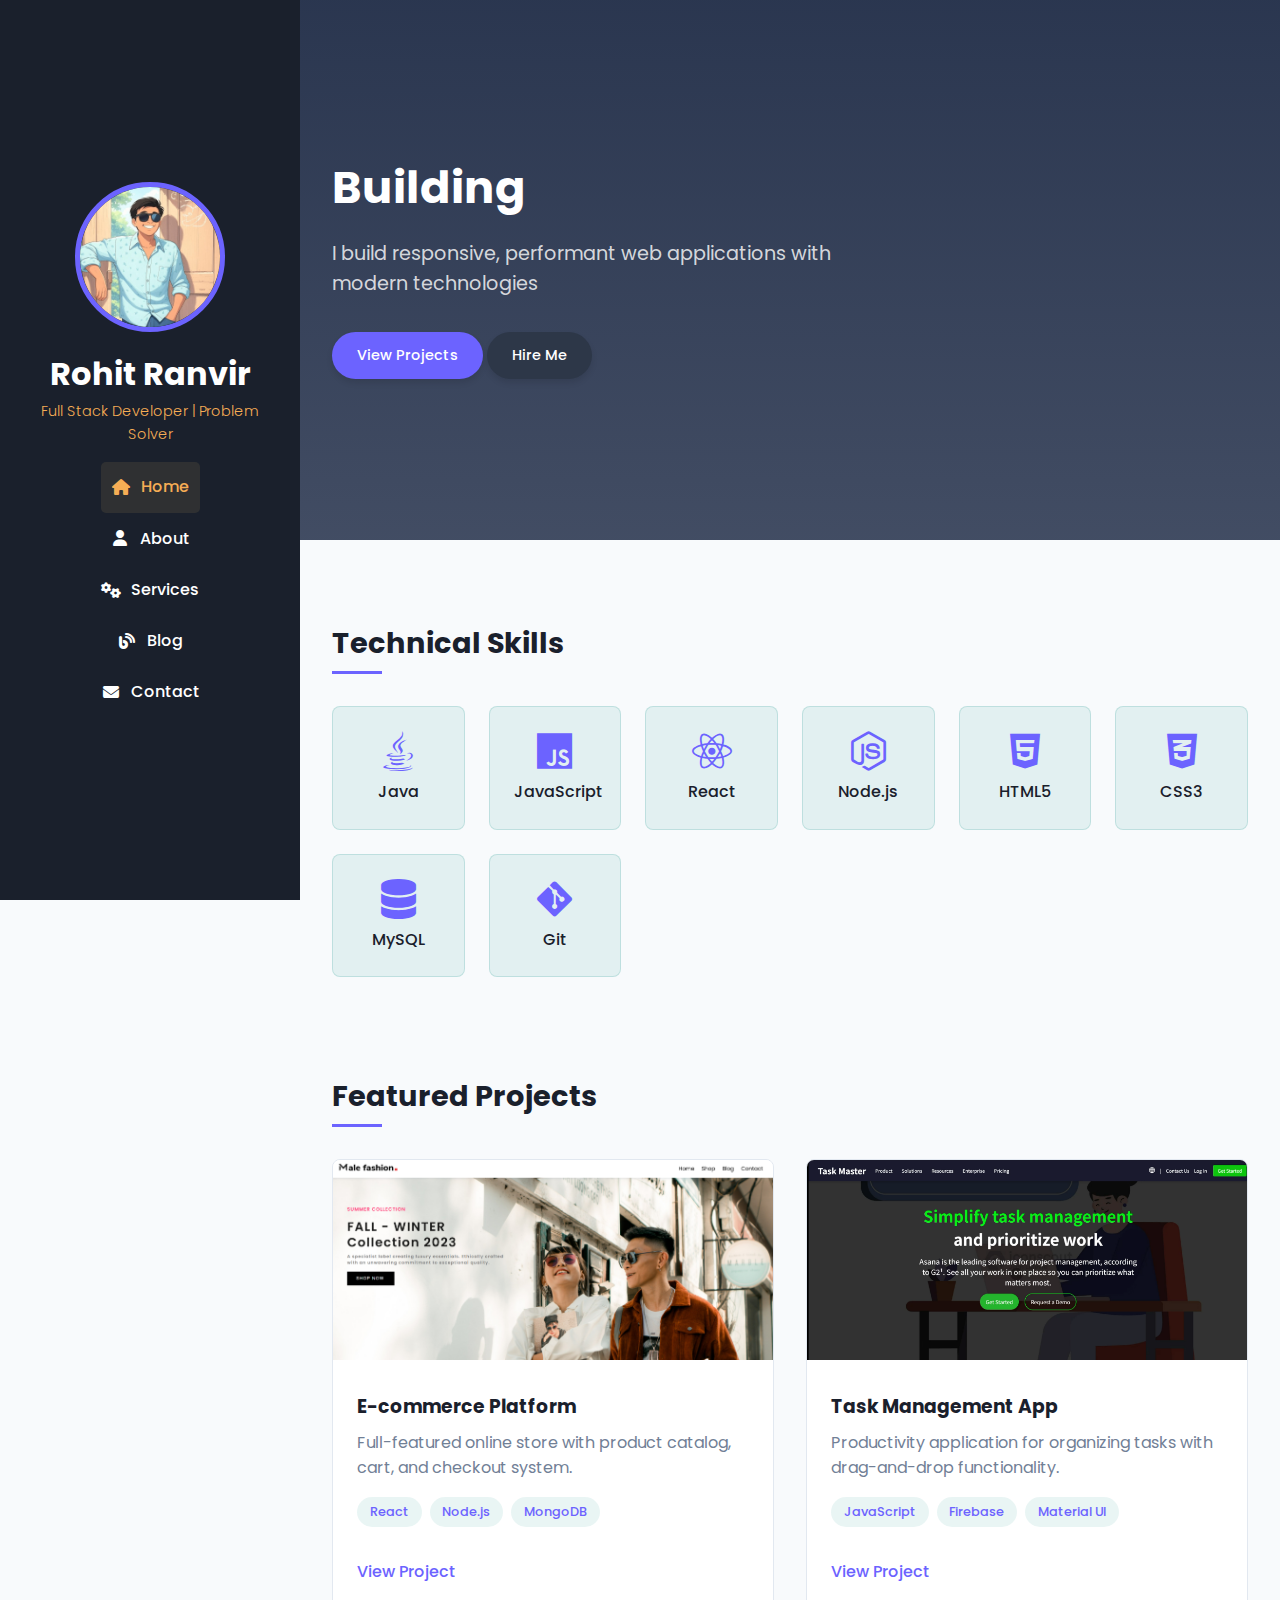
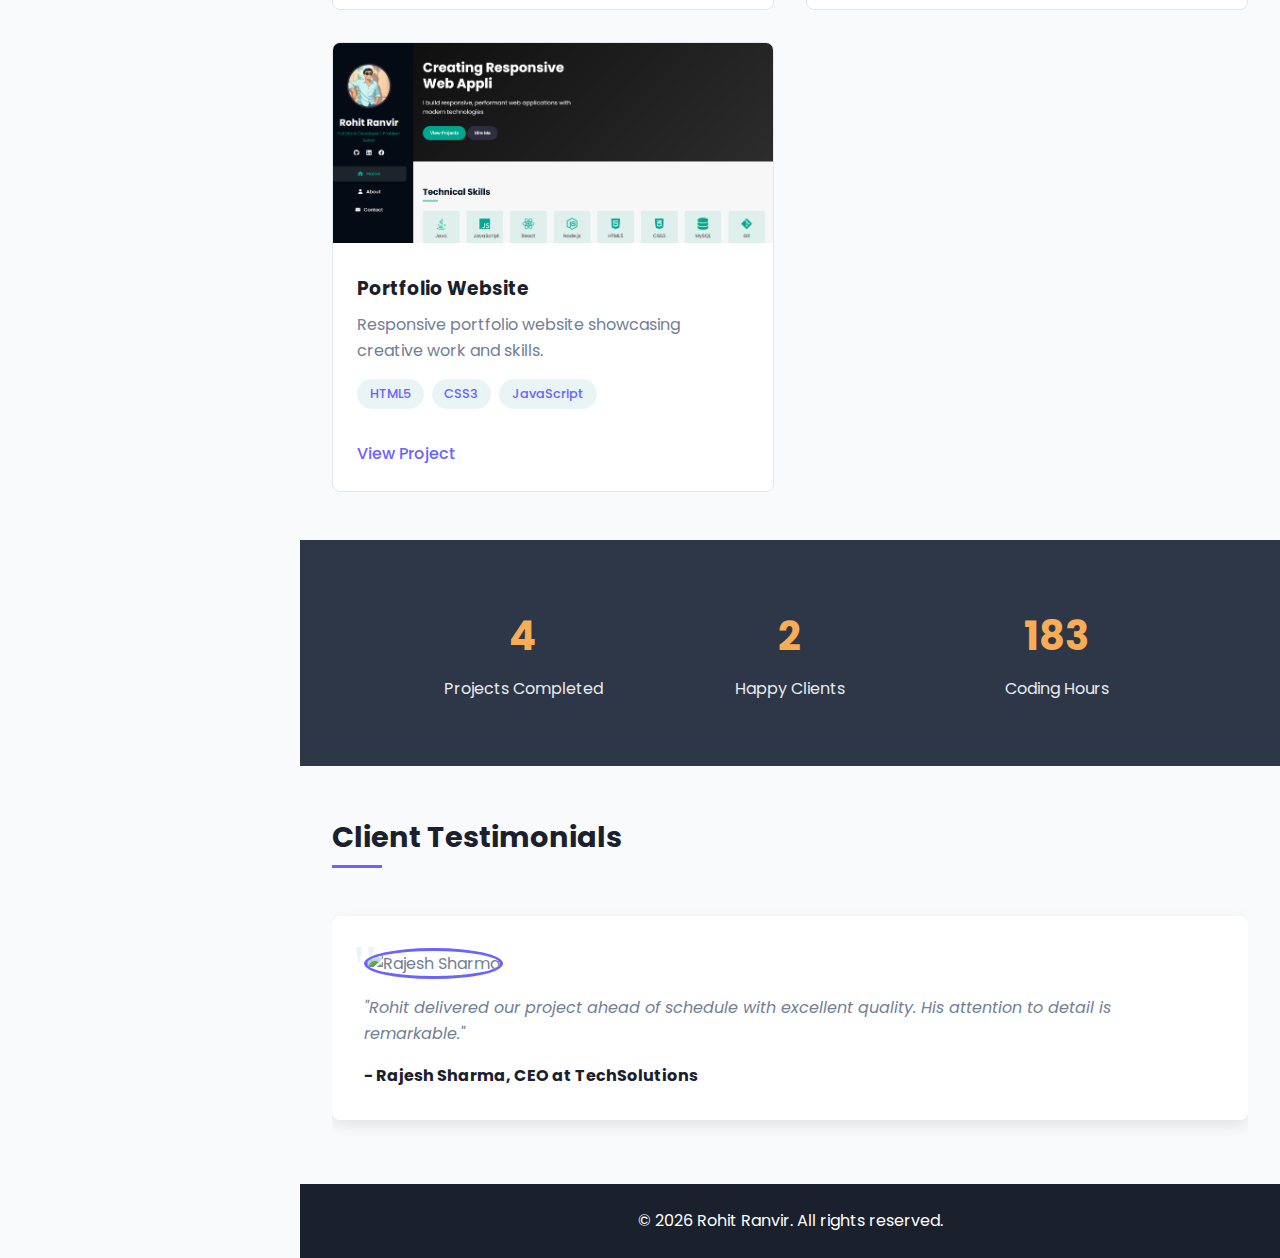
==== commit 9058f75a: "modified" ====
--- a/index.html
+++ b/index.html
@@ -16,19 +16,17 @@
         <img src="images/my.jpg" alt="Rohit Ranvir" class="profile-img" />
         <h1>Rohit Ranvir</h1>
         <p class="tagline">Full Stack Developer | Problem Solver</p>
-        <div class="social-links">
-          <a href="https://github.com/rohitranvir" id="github-link"
+        <!-- <div class="social-links">
+          <a href="https://github.com/rohitranvir"
             ><i class="fab fa-github"></i
           ></a>
-          <a
-            href="www.linkedin.com/in/rohit-ranvir-406a6322b"
-            id="linkedin-link"
+          <a href="www.linkedin.com/in/rohit-ranveer"
             ><i class="fab fa-linkedin"></i
           ></a>
-          <a href="https://www.facebook.com/share/16CB8f1FF4/" id="twitter-link"
+          <a href="https://www.facebook.com/share/16CB8f1FF4/"
             ><i class="fab fa-facebook"></i
           ></a>
-        </div>
+        </div> -->
         <nav>
           <a href="index.html" class="active"
             ><i class="fas fa-home"></i> Home</a
@@ -40,6 +38,7 @@
         </nav>
       </div>
     </header>
+    <!-- Rest of your index.html content remains the same -->
 
     <main>
       <!-- Hero Section -->
--- a/style.css
+++ b/style.css
@@ -297,6 +297,8 @@
 
 .header-content {
     padding: 0 1.5rem;
+   
+
 }
 
 .profile-img {
@@ -305,7 +307,7 @@
     border-radius: 50%;
     border: 5px solid var(--primary);
     object-fit: cover;
-    margin: 0 auto 1rem;
+    margin: 0px auto 1rem;
     transition: var(--transition);
 }
 
@@ -340,20 +342,22 @@
 nav {
     display: flex;
     flex-direction: column;
-    margin-top: 1.5rem;
+    margin-top: 0px ;
+    margin-bottom: 0px;
 }
 
 nav a {
     color: white;
     text-decoration: none;
     padding: 0.8rem 0;
-    margin: 0.3rem 0;
+    /* margin: 0.1rem 0; */
     font-weight: 500;
     transition: var(--transition);
     display: flex;
     align-items: center;
     justify-content: center;
     border-radius: 5px;
+    
 }
 
 nav a i {
@@ -1094,4 +1098,48 @@
     .section-heading {
         font-size: 1.5rem;
     }
-}+}
+/* Add this to your existing CSS */
+.action-buttons {
+    display: flex;
+    gap: 1rem;
+    margin-top: 2rem;
+    flex-wrap: wrap;
+    justify-content: center;
+  }
+  
+  .action-buttons .cta-button {
+    flex: 1;
+    min-width: 200px;
+    text-align: center;
+  }
+  
+  /* Make sure the resume button has the same style */
+  .cta-button i {
+    margin-right: 8px;
+  }
+  
+  /* Adjust the header content spacing */
+  .header-content {
+    padding: 1.5rem;
+    display: flex;
+    flex-direction: column;
+    align-items: center;
+  }
+  
+  .social-links {
+    margin: 1rem 0;
+    display: flex;
+    gap: 1rem;
+  }
+  
+  .social-links a {
+    color: white;
+    font-size: 1.2rem;
+    transition: var(--transition);
+  }
+  
+  .social-links a:hover {
+    color: var(--accent);
+    transform: translateY(-3px);
+  }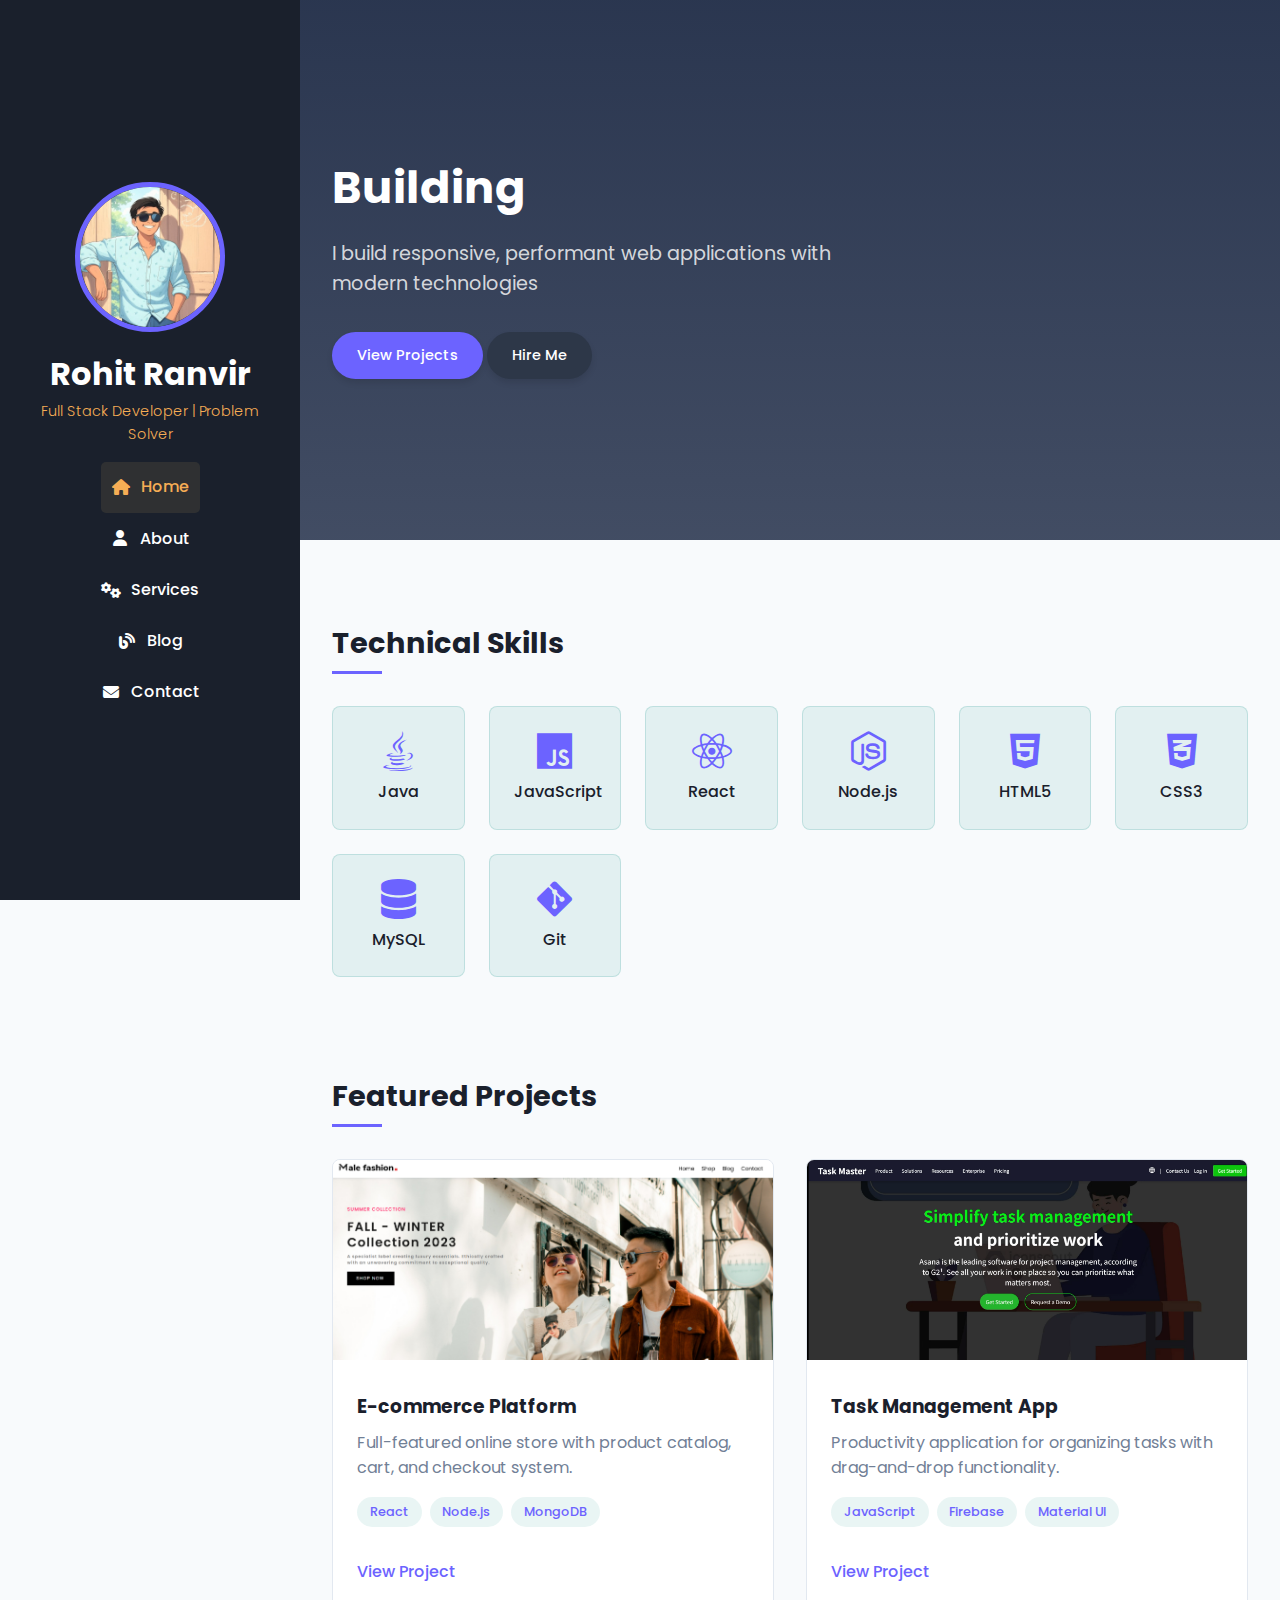
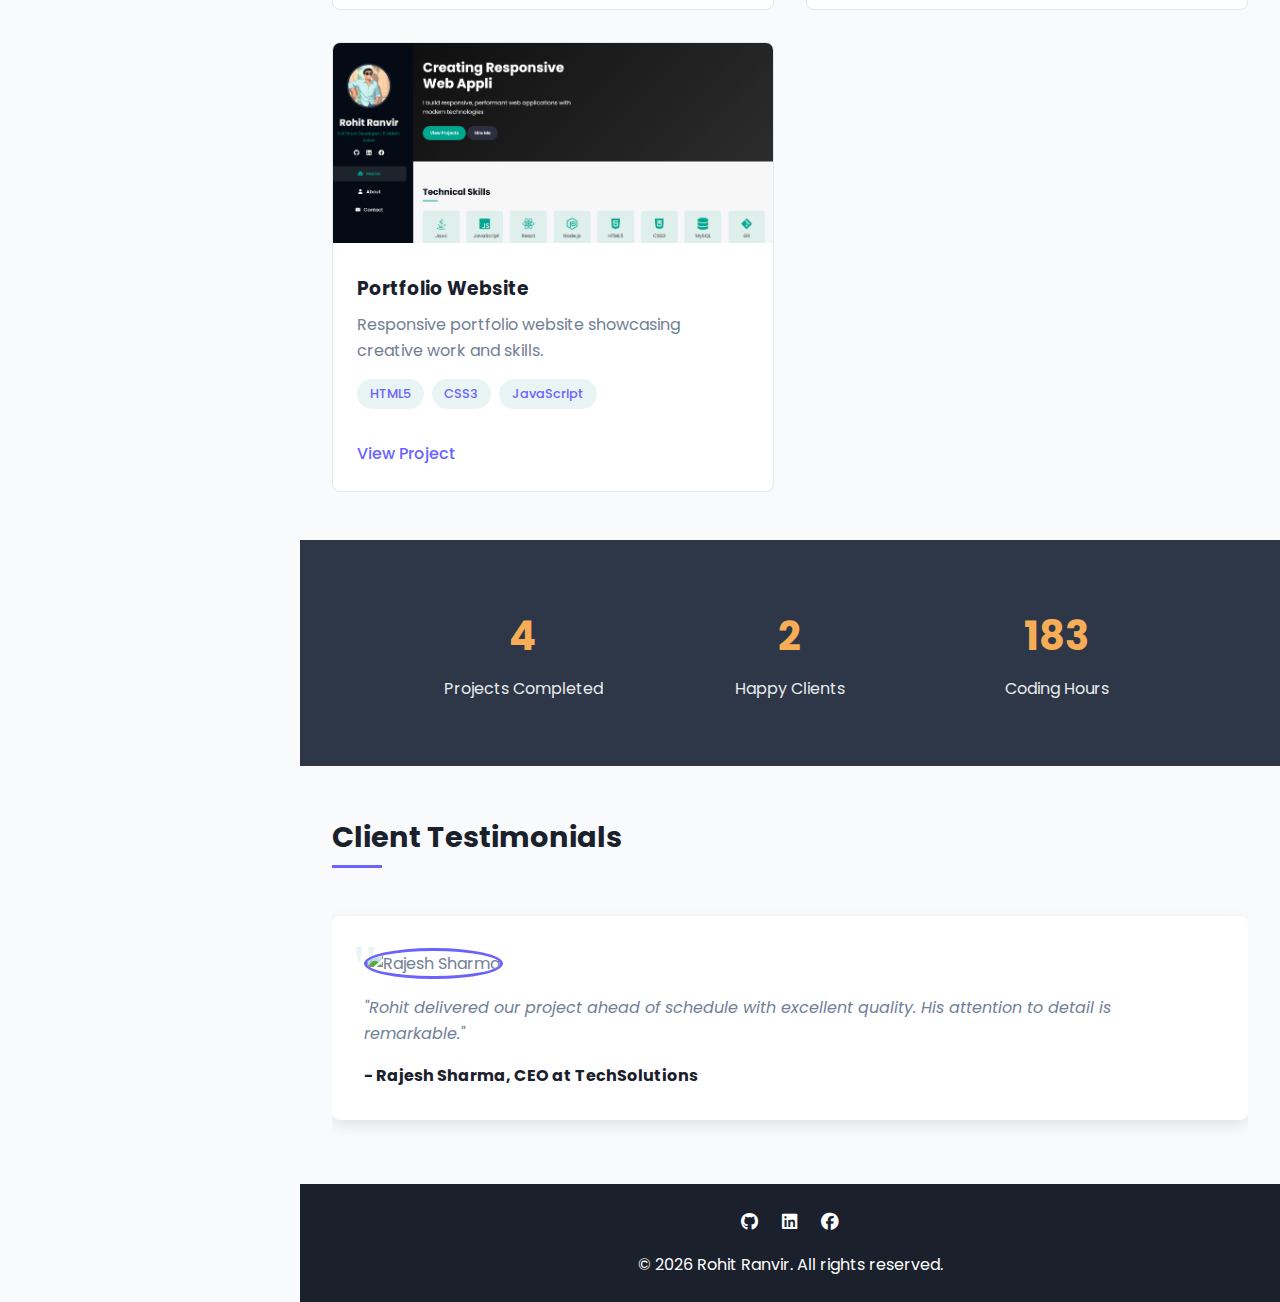
==== commit 9842f997: "fevicon img added" ====
--- a/index.html
+++ b/index.html
@@ -5,6 +5,12 @@
     <meta name="viewport" content="width=device-width, initial-scale=1.0" />
     <title>Rohit Ranvir | Full Stack Developer</title>
     <link rel="stylesheet" href="style.css" />
+    <link
+      rel="icon"
+      type="image/jpg"
+      href="images/my.jpg"
+      style="border-radius: 50%"
+    />
     <link
       rel="stylesheet"
       href="https://cdnjs.cloudflare.com/ajax/libs/font-awesome/6.4.0/css/all.min.css"
@@ -101,6 +107,17 @@
 
     <footer>
       <div class="footer-content">
+        <div class="footer-social">
+          <a href="https://github.com/rohitranvir"
+            ><i class="fab fa-github"></i
+          ></a>
+          <a href="www.linkedin.com/in/rohit-ranveer"
+            ><i class="fab fa-linkedin"></i
+          ></a>
+          <a href="https://www.facebook.com/share/16CB8f1FF4/"
+            ><i class="fab fa-facebook"></i
+          ></a>
+        </div>
         <p>
           © <span id="current-year"></span> Rohit Ranvir. All rights reserved.
         </p>
